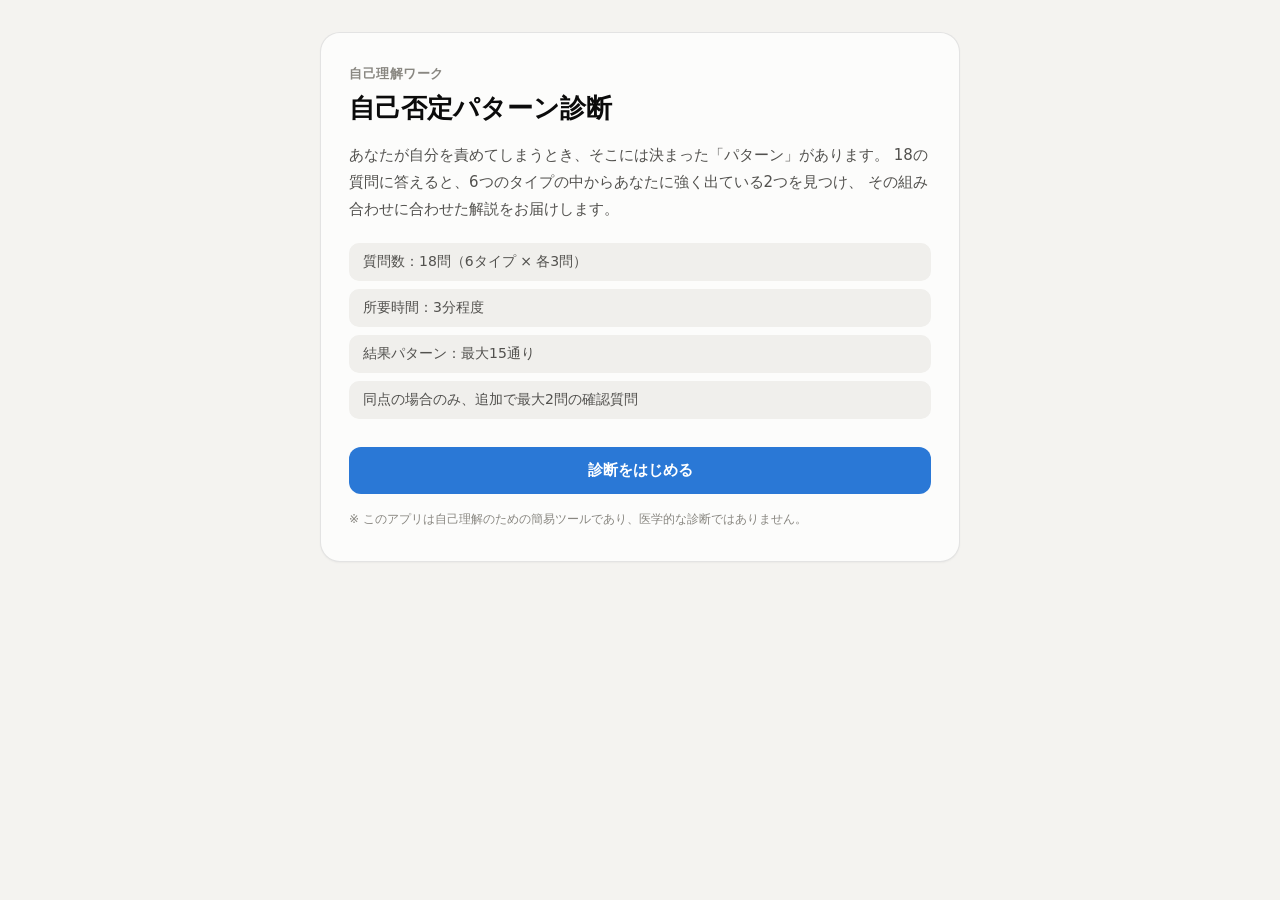
==== index.html @ 67f9f95c "自己否定パターン6タイプ診断アプリを追加 18問(6タイプ×各3問)のスコアリングで自己否定パターンを診断し、 上位2位の境界が同点の場合のみ最大2問のタイブレークを行い、 6タイプの組み合わせ15通" ====
<!doctype html>
<html lang="ja">
<head>
<meta charset="UTF-8">
<meta name="viewport" content="width=device-width, initial-scale=1.0">
<title>自己否定パターン診断 | 6タイプ診断</title>
<link rel="stylesheet" href="style.css">
</head>
<body>
<div class="app" id="app">

  <!-- INTRO -->
  <section class="screen" id="screen-intro">
    <div class="card">
      <p class="eyebrow">自己理解ワーク</p>
      <h1>自己否定パターン診断</h1>
      <p class="lead">
        あなたが自分を責めてしまうとき、そこには決まった「パターン」があります。
        18の質問に答えると、6つのタイプの中からあなたに強く出ている2つを見つけ、
        その組み合わせに合わせた解説をお届けします。
      </p>
      <ul class="feature-list">
        <li>質問数：18問（6タイプ × 各3問）</li>
        <li>所要時間：3分程度</li>
        <li>結果パターン：最大15通り</li>
        <li>同点の場合のみ、追加で最大2問の確認質問</li>
      </ul>
      <button class="btn btn-primary" id="btn-start">診断をはじめる</button>
      <p class="disclaimer">※ このアプリは自己理解のための簡易ツールであり、医学的な診断ではありません。</p>
    </div>
  </section>

  <!-- QUIZ -->
  <section class="screen" id="screen-quiz" hidden>
    <div class="card">
      <div class="progress-wrap">
        <div class="progress-bar"><div class="progress-fill" id="progress-fill"></div></div>
        <p class="progress-label" id="progress-label">質問 1 / 18</p>
      </div>
      <h2 class="question-text" id="question-text"></h2>
      <div class="options" id="options"></div>
      <div class="nav-row">
        <button class="btn btn-ghost" id="btn-back">戻る</button>
      </div>
    </div>
  </section>

  <!-- TIEBREAK -->
  <section class="screen" id="screen-tiebreak" hidden>
    <div class="card">
      <p class="eyebrow">最終確認</p>
      <h2>もう少しだけ教えてください</h2>
      <p class="lead small" id="tiebreak-intro">
        上位のタイプが僅差だったため、確認の質問です。（最大2問）
      </p>
      <div class="progress-wrap">
        <div class="progress-bar"><div class="progress-fill" id="tiebreak-progress-fill"></div></div>
        <p class="progress-label" id="tiebreak-progress-label"></p>
      </div>
      <h2 class="question-text" id="tiebreak-question-text"></h2>
      <div class="options" id="tiebreak-options"></div>
    </div>
  </section>

  <!-- RESULT -->
  <section class="screen" id="screen-result" hidden>
    <div class="card card-result">
      <p class="eyebrow" id="result-eyebrow">あなたの自己否定パターンは</p>
      <h1 class="result-title" id="result-title"></h1>
      <p class="result-sub" id="result-sub"></p>

      <div class="result-description" id="result-description"></div>

      <div class="advice-box" id="advice-box">
        <p class="advice-label">一言アドバイス</p>
        <p class="advice-text" id="advice-text"></p>
      </div>

      <h3 class="scores-heading">6タイプ スコア内訳</h3>
      <div class="score-chart" id="score-chart"></div>

      <button class="btn btn-primary" id="btn-restart">もう一度診断する</button>
    </div>
  </section>

</div>
<script src="data.js"></script>
<script src="app.js"></script>
</body>
</html>
---- style.css ----
:root {
  color-scheme: light;
  --surface-1: #fcfcfb;
  --page: #f4f3f0;
  --text-primary: #0b0b0b;
  --text-secondary: #52514e;
  --text-muted: #898781;
  --border: rgba(11,11,11,0.10);
  --gridline: #e1e0d9;
  --accent: #2a78d6;
  --accent-ink: #ffffff;
  --chip-bg: #f0efec;

  --series-1: #2a78d6; /* 完璧主義 */
  --series-2: #eb6834; /* 比較 */
  --series-3: #1baf7a; /* 承認依存 */
  --series-4: #eda100; /* 罪悪感 */
  --series-5: #e87ba4; /* 過去執着 */
  --series-6: #008300; /* 無価値感 */
}

@media (prefers-color-scheme: dark) {
  :root:not([data-theme="light"]) {
    color-scheme: dark;
    --surface-1: #1a1a19;
    --page: #0d0d0d;
    --text-primary: #ffffff;
    --text-secondary: #c3c2b7;
    --text-muted: #898781;
    --border: rgba(255,255,255,0.10);
    --gridline: #2c2c2a;
    --accent: #3987e5;
    --accent-ink: #ffffff;
    --chip-bg: #242422;

    --series-1: #3987e5;
    --series-2: #d95926;
    --series-3: #199e70;
    --series-4: #c98500;
    --series-5: #d55181;
    --series-6: #008300;
  }
}

* { box-sizing: border-box; }

html, body {
  margin: 0;
  padding: 0;
  background: var(--page);
  color: var(--text-primary);
  font-family: system-ui, -apple-system, "Segoe UI", sans-serif;
  -webkit-font-smoothing: antialiased;
}

.app {
  min-height: 100vh;
  display: flex;
  align-items: flex-start;
  justify-content: center;
  padding: 32px 16px 64px;
}

.screen {
  width: 100%;
  max-width: 640px;
}

.card {
  background: var(--surface-1);
  border: 1px solid var(--border);
  border-radius: 20px;
  padding: 32px 28px;
  box-shadow: 0 1px 2px rgba(0,0,0,0.04);
}

.eyebrow {
  font-size: 13px;
  font-weight: 600;
  letter-spacing: 0.04em;
  color: var(--text-muted);
  margin: 0 0 8px;
  text-transform: uppercase;
}

h1 {
  font-size: 26px;
  line-height: 1.35;
  margin: 0 0 16px;
  font-weight: 700;
}

h2 {
  font-size: 20px;
  line-height: 1.5;
  margin: 0 0 20px;
  font-weight: 700;
}

h3 { font-size: 15px; font-weight: 700; margin: 28px 0 12px; }

.lead {
  font-size: 15px;
  line-height: 1.8;
  color: var(--text-secondary);
  margin: 0 0 20px;
}
.lead.small { font-size: 14px; margin-bottom: 20px; }

.feature-list {
  margin: 0 0 28px;
  padding: 0;
  list-style: none;
  display: grid;
  gap: 8px;
}
.feature-list li {
  font-size: 14px;
  color: var(--text-secondary);
  padding: 10px 14px;
  background: var(--chip-bg);
  border-radius: 10px;
}

.btn {
  display: inline-block;
  width: 100%;
  border: none;
  border-radius: 12px;
  padding: 14px 20px;
  font-size: 15px;
  font-weight: 700;
  cursor: pointer;
  text-align: center;
  font-family: inherit;
  transition: opacity 0.15s ease, transform 0.05s ease;
}
.btn:active { transform: scale(0.99); }
.btn-primary {
  background: var(--accent);
  color: var(--accent-ink);
}
.btn-primary:hover { opacity: 0.9; }
.btn-primary:disabled {
  opacity: 0.35;
  cursor: not-allowed;
}
.btn-ghost {
  background: transparent;
  color: var(--text-secondary);
  border: 1px solid var(--border);
  width: auto;
  padding: 10px 18px;
}
.btn-ghost:hover { background: var(--chip-bg); }
.btn-ghost:disabled {
  opacity: 0.3;
  cursor: not-allowed;
}

.disclaimer {
  font-size: 12px;
  color: var(--text-muted);
  margin: 16px 0 0;
  line-height: 1.6;
}

.progress-wrap { margin-bottom: 24px; }
.progress-bar {
  height: 6px;
  border-radius: 999px;
  background: var(--gridline);
  overflow: hidden;
  margin-bottom: 8px;
}
.progress-fill {
  height: 100%;
  width: 0%;
  background: var(--accent);
  border-radius: 999px;
  transition: width 0.25s ease;
}
.progress-label {
  font-size: 12px;
  color: var(--text-muted);
  margin: 0;
}

.question-text {
  font-size: 18px;
}

.options {
  display: grid;
  gap: 10px;
  margin-bottom: 24px;
}

.option {
  display: flex;
  align-items: center;
  gap: 12px;
  padding: 14px 16px;
  border-radius: 12px;
  border: 1px solid var(--border);
  background: var(--surface-1);
  cursor: pointer;
  font-size: 14px;
  color: var(--text-primary);
  transition: border-color 0.12s ease, background 0.12s ease;
}
.option:hover { background: var(--chip-bg); }
.option.selected {
  border-color: var(--accent);
  background: var(--chip-bg);
}
.option .dot {
  width: 18px;
  height: 18px;
  min-width: 18px;
  border-radius: 50%;
  border: 2px solid var(--text-muted);
  position: relative;
  flex-shrink: 0;
}
.option.selected .dot {
  border-color: var(--accent);
}
.option.selected .dot::after {
  content: "";
  position: absolute;
  inset: 3px;
  border-radius: 50%;
  background: var(--accent);
}
.option .option-label {
  flex: 1;
}
.option .option-scale {
  font-size: 12px;
  color: var(--text-muted);
  min-width: 20px;
  text-align: right;
}

.nav-row {
  display: flex;
  justify-content: flex-start;
}

/* RESULT */
.card-result {
  text-align: left;
}
.result-title {
  font-size: 24px;
  margin: 0 0 6px;
}
.result-sub {
  font-size: 14px;
  color: var(--text-secondary);
  margin: 0 0 24px;
}
.result-description p {
  font-size: 15px;
  line-height: 1.85;
  color: var(--text-primary);
  margin: 0 0 14px;
}
.result-description .type-pair {
  display: flex;
  gap: 10px;
  margin-bottom: 20px;
  flex-wrap: wrap;
}
.type-chip {
  display: inline-flex;
  align-items: center;
  gap: 8px;
  padding: 8px 14px;
  border-radius: 999px;
  background: var(--chip-bg);
  font-size: 13px;
  font-weight: 600;
}
.type-chip .swatch {
  width: 10px;
  height: 10px;
  border-radius: 50%;
}

.advice-box {
  background: var(--chip-bg);
  border-radius: 14px;
  padding: 18px 20px;
  margin: 8px 0 8px;
}
.advice-label {
  font-size: 12px;
  font-weight: 700;
  color: var(--text-muted);
  margin: 0 0 6px;
  letter-spacing: 0.03em;
}
.advice-text {
  font-size: 14.5px;
  line-height: 1.75;
  margin: 0;
  color: var(--text-primary);
}

.scores-heading { margin-top: 28px; }

.score-chart {
  display: grid;
  gap: 12px;
  margin-bottom: 28px;
}
.score-row {
  display: grid;
  grid-template-columns: 108px 1fr 34px;
  align-items: center;
  gap: 10px;
}
.score-row .score-name {
  font-size: 12.5px;
  color: var(--text-secondary);
  font-weight: 600;
}
.score-track {
  height: 10px;
  border-radius: 999px;
  background: var(--gridline);
  overflow: hidden;
}
.score-fill {
  display: block;
  height: 100%;
  border-radius: 999px;
}
.score-value {
  font-size: 12px;
  color: var(--text-muted);
  text-align: right;
  font-variant-numeric: tabular-nums;
}

@media (max-width: 420px) {
  .card { padding: 24px 18px; }
  h1 { font-size: 22px; }
  .score-row { grid-template-columns: 88px 1fr 30px; }
}
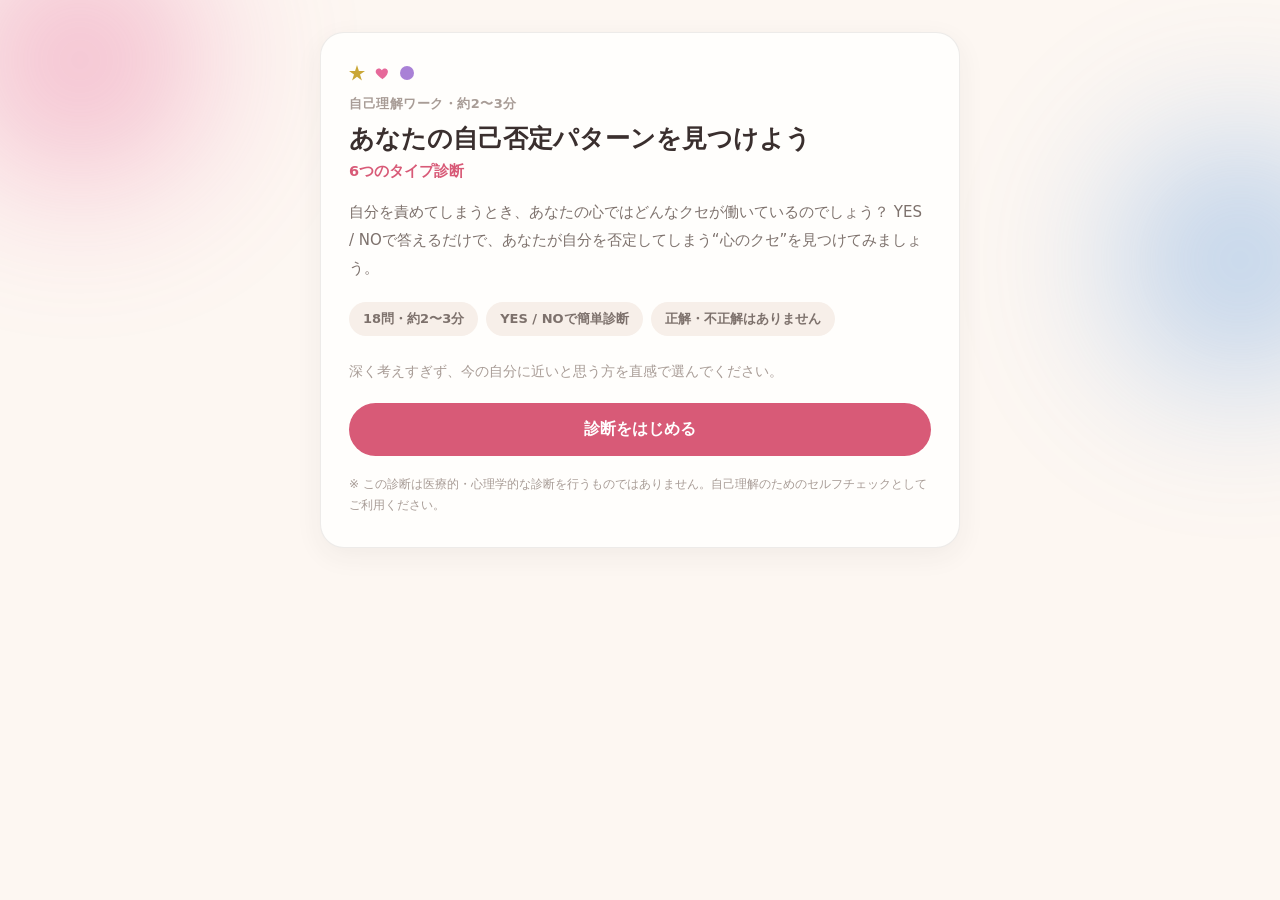
==== commit d1b4d79f: "自己否定パターン診断をYES/NO・18問・6タイプ(愛情がんばり等)に全面改修 - 回答方式を5段階スコアリングからYES/NO方式に変更(YES=1点/NO=0点) - 6タイプを新コンセプトに刷" ====
--- a/index.html
+++ b/index.html
@@ -3,7 +3,7 @@
 <head>
 <meta charset="UTF-8">
 <meta name="viewport" content="width=device-width, initial-scale=1.0">
-<title>自己否定パターン診断 | 6タイプ診断</title>
+<title>あなたの自己否定パターンを見つけよう | 6つのタイプ診断</title>
 <link rel="stylesheet" href="style.css">
 </head>
 <body>
@@ -12,74 +12,125 @@
   <!-- INTRO -->
   <section class="screen" id="screen-intro">
     <div class="card">
-      <p class="eyebrow">自己理解ワーク</p>
-      <h1>自己否定パターン診断</h1>
+      <div class="deco-row" aria-hidden="true">
+        <svg class="deco-icon" width="16" height="16" viewBox="0 0 24 24" fill="var(--type-ideal)"><path d="M12 0l2.9 8.9H24l-7.5 5.5 2.9 8.9L12 17.8 4.6 23.3l2.9-8.9L0 8.9h9.1z"/></svg>
+        <svg class="deco-icon" width="15" height="15" viewBox="0 0 24 24" fill="var(--type-love-effort)"><path d="M12 21s-7.5-4.9-10.2-9.3C.2 8.9 1.3 5 5 4c2.3-.6 4.4.5 5.9 2.6C12.4 4.5 14.5 3.4 16.8 4c3.7 1 4.8 4.9 3.2 7.7C19.5 16.1 12 21 12 21z"/></svg>
+        <svg class="deco-icon" width="14" height="14" viewBox="0 0 24 24" fill="var(--type-resonance)"><circle cx="12" cy="12" r="12"/></svg>
+      </div>
+      <p class="eyebrow">自己理解ワーク・約2〜3分</p>
+      <h1>あなたの自己否定パターンを見つけよう</h1>
+      <p class="subtitle">6つのタイプ診断</p>
       <p class="lead">
-        あなたが自分を責めてしまうとき、そこには決まった「パターン」があります。
-        18の質問に答えると、6つのタイプの中からあなたに強く出ている2つを見つけ、
-        その組み合わせに合わせた解説をお届けします。
+        自分を責めてしまうとき、あなたの心ではどんなクセが働いているのでしょう？
+        YES / NOで答えるだけで、あなたが自分を否定してしまう“心のクセ”を見つけてみましょう。
       </p>
       <ul class="feature-list">
-        <li>質問数：18問（6タイプ × 各3問）</li>
-        <li>所要時間：3分程度</li>
-        <li>結果パターン：最大15通り</li>
-        <li>同点の場合のみ、追加で最大2問の確認質問</li>
+        <li>18問・約2〜3分</li>
+        <li>YES / NOで簡単診断</li>
+        <li>正解・不正解はありません</li>
       </ul>
+      <p class="guidance">深く考えすぎず、今の自分に近いと思う方を直感で選んでください。</p>
       <button class="btn btn-primary" id="btn-start">診断をはじめる</button>
-      <p class="disclaimer">※ このアプリは自己理解のための簡易ツールであり、医学的な診断ではありません。</p>
+      <p class="disclaimer">※ この診断は医療的・心理学的な診断を行うものではありません。自己理解のためのセルフチェックとしてご利用ください。</p>
     </div>
   </section>
 
-  <!-- QUIZ -->
+  <!-- QUIZ（本質問・タイブレークとも共通） -->
   <section class="screen" id="screen-quiz" hidden>
     <div class="card">
+      <p class="eyebrow">自己否定パターン診断</p>
       <div class="progress-wrap">
         <div class="progress-bar"><div class="progress-fill" id="progress-fill"></div></div>
-        <p class="progress-label" id="progress-label">質問 1 / 18</p>
+        <p class="progress-label" id="progress-label">Q1 / 18</p>
       </div>
       <h2 class="question-text" id="question-text"></h2>
-      <div class="options" id="options"></div>
+      <div class="yesno" id="yesno" role="group" aria-label="回答">
+        <button type="button" class="yesno-btn" id="btn-yes" data-value="1">
+          <span class="yn-label">YES</span>
+          <span class="yn-sub">当てはまる</span>
+        </button>
+        <button type="button" class="yesno-btn" id="btn-no" data-value="0">
+          <span class="yn-label">NO</span>
+          <span class="yn-sub">当てはまらない</span>
+        </button>
+      </div>
       <div class="nav-row">
-        <button class="btn btn-ghost" id="btn-back">戻る</button>
+        <button class="btn btn-ghost" id="btn-back">前の質問に戻る</button>
       </div>
     </div>
   </section>
 
-  <!-- TIEBREAK -->
-  <section class="screen" id="screen-tiebreak" hidden>
-    <div class="card">
-      <p class="eyebrow">最終確認</p>
-      <h2>もう少しだけ教えてください</h2>
-      <p class="lead small" id="tiebreak-intro">
-        上位のタイプが僅差だったため、確認の質問です。（最大2問）
-      </p>
-      <div class="progress-wrap">
-        <div class="progress-bar"><div class="progress-fill" id="tiebreak-progress-fill"></div></div>
-        <p class="progress-label" id="tiebreak-progress-label"></p>
-      </div>
-      <h2 class="question-text" id="tiebreak-question-text"></h2>
-      <div class="options" id="tiebreak-options"></div>
+  <!-- LOADING -->
+  <section class="screen" id="screen-loading" hidden>
+    <div class="card loading-wrap">
+      <div class="loading-spinner" aria-hidden="true"></div>
+      <p class="loading-text" id="loading-text">あなたの回答を整理しています…</p>
     </div>
   </section>
 
   <!-- RESULT -->
   <section class="screen" id="screen-result" hidden>
     <div class="card card-result">
-      <p class="eyebrow" id="result-eyebrow">あなたの自己否定パターンは</p>
-      <h1 class="result-title" id="result-title"></h1>
-      <p class="result-sub" id="result-sub"></p>
+      <p class="result-lead">診断結果</p>
+      <h1>あなたの自己否定パターンは</h1>
 
-      <div class="result-description" id="result-description"></div>
+      <p class="result-note" id="result-note" hidden></p>
 
-      <div class="advice-box" id="advice-box">
-        <p class="advice-label">一言アドバイス</p>
+      <div class="type-block" id="type-block-primary">
+        <span class="type-dot" id="primary-dot"></span>
+        <div>
+          <p class="type-rank">1位タイプ・メインの傾向</p>
+          <p class="type-name" id="primary-name"></p>
+          <p class="type-catch" id="primary-catch"></p>
+        </div>
+      </div>
+
+      <div class="type-block" id="type-block-secondary">
+        <span class="type-dot" id="secondary-dot"></span>
+        <div>
+          <p class="type-rank">2位タイプ・次に強い傾向</p>
+          <p class="type-name" id="secondary-name"></p>
+          <p class="type-catch" id="secondary-catch"></p>
+        </div>
+      </div>
+
+      <h2 class="combo-title">
+        <span class="combo-names" id="combo-names"></span>
+        <span id="combo-title-text"></span>
+      </h2>
+      <div class="combo-card">
+        <p class="combo-label">特徴</p>
+        <p id="combo-feature"></p>
+        <p class="combo-label">自己否定につながりやすいパターン</p>
+        <p id="combo-pattern"></p>
+      </div>
+
+      <h3 class="scores-heading">あなたの6タイプスコア</h3>
+      <p class="scores-caption">スコアが高い＝悪いという意味ではありません。誰の心にも、6つの傾向が少しずつあります。</p>
+      <div class="score-chart" id="score-chart"></div>
+
+      <h3 class="scores-heading">あなたの心のクセ</h3>
+      <div class="heart-habits" id="heart-habits"></div>
+
+      <div class="advice-box">
+        <p class="advice-label">少し楽になるためのヒント</p>
         <p class="advice-text" id="advice-text"></p>
       </div>
 
-      <h3 class="scores-heading">6タイプ スコア内訳</h3>
-      <div class="score-chart" id="score-chart"></div>
+      <div class="common-message">
+        <p id="common-message-body"></p>
+        <p id="common-message-footer"></p>
+      </div>
 
-      <button class="btn btn-primary" id="btn-restart">もう一度診断する</button>
+      <p class="disclaimer" id="disclaimer-text"></p>
+
+      <div class="action-row">
+        <button class="btn btn-share" id="btn-share">
+          <svg width="15" height="15" viewBox="0 0 24 24" fill="currentColor" aria-hidden="true"><path d="M18.9 2H22l-7.6 8.7L23.3 22h-7l-5.5-7.2L4.5 22H1.4l8.1-9.3L1 2h7.2l5 6.6L18.9 2Zm-1.2 18h1.7L6.4 3.9H4.6L17.7 20Z"/></svg>
+          Xで結果をシェア
+        </button>
+        <button class="btn btn-ghost" id="btn-restart" style="width:100%">もう一度診断する</button>
+      </div>
     </div>
   </section>
 
--- a/style.css
+++ b/style.css
@@ -1,45 +1,75 @@
 :root {
   color-scheme: light;
-  --surface-1: #fcfcfb;
-  --page: #f4f3f0;
-  --text-primary: #0b0b0b;
-  --text-secondary: #52514e;
-  --text-muted: #898781;
-  --border: rgba(11,11,11,0.10);
-  --gridline: #e1e0d9;
-  --accent: #2a78d6;
+  --page: #fdf7f2;
+  --surface-1: #fffefc;
+  --surface-2: #fff9f4;
+  --text-primary: #3a2f2e;
+  --text-secondary: #7d716c;
+  --text-muted: #a89c96;
+  --border: rgba(58, 47, 44, 0.09);
+  --gridline: #efe6df;
+  --accent: #d85a77;
+  --accent-soft: #f6dde3;
   --accent-ink: #ffffff;
-  --chip-bg: #f0efec;
-
-  --series-1: #2a78d6; /* 完璧主義 */
-  --series-2: #eb6834; /* 比較 */
-  --series-3: #1baf7a; /* 承認依存 */
-  --series-4: #eda100; /* 罪悪感 */
-  --series-5: #e87ba4; /* 過去執着 */
-  --series-6: #008300; /* 無価値感 */
+  --chip-bg: #f7efe9;
+  --shadow: rgba(58, 47, 44, 0.06);
+
+  --type-love-effort: #e2508a;
+  --type-love-sensor: #e27a12;
+  --type-expect: #438adb;
+  --type-ideal: #c19915;
+  --type-resonance: #9b6cd0;
+  --type-cautious: #27916a;
 }
 
 @media (prefers-color-scheme: dark) {
   :root:not([data-theme="light"]) {
     color-scheme: dark;
-    --surface-1: #1a1a19;
-    --page: #0d0d0d;
-    --text-primary: #ffffff;
-    --text-secondary: #c3c2b7;
-    --text-muted: #898781;
-    --border: rgba(255,255,255,0.10);
-    --gridline: #2c2c2a;
-    --accent: #3987e5;
-    --accent-ink: #ffffff;
-    --chip-bg: #242422;
-
-    --series-1: #3987e5;
-    --series-2: #d95926;
-    --series-3: #199e70;
-    --series-4: #c98500;
-    --series-5: #d55181;
-    --series-6: #008300;
+    --page: #17141a;
+    --surface-1: #221d1f;
+    --surface-2: #2a2325;
+    --text-primary: #f7f1ee;
+    --text-secondary: #cabdb8;
+    --text-muted: #8f827d;
+    --border: rgba(255, 255, 255, 0.1);
+    --gridline: #332c2e;
+    --accent: #f0a7b8;
+    --accent-soft: #402a32;
+    --accent-ink: #2a1620;
+    --chip-bg: #2c2527;
+    --shadow: rgba(0, 0, 0, 0.25);
+
+    --type-love-effort: #da4e86;
+    --type-love-sensor: #d1751a;
+    --type-expect: #4185d2;
+    --type-ideal: #a98c1c;
+    --type-resonance: #9060c7;
+    --type-cautious: #36a179;
   }
+}
+
+:root[data-theme="dark"] {
+  color-scheme: dark;
+  --page: #17141a;
+  --surface-1: #221d1f;
+  --surface-2: #2a2325;
+  --text-primary: #f7f1ee;
+  --text-secondary: #cabdb8;
+  --text-muted: #8f827d;
+  --border: rgba(255, 255, 255, 0.1);
+  --gridline: #332c2e;
+  --accent: #f0a7b8;
+  --accent-soft: #402a32;
+  --accent-ink: #2a1620;
+  --chip-bg: #2c2527;
+  --shadow: rgba(0, 0, 0, 0.25);
+
+  --type-love-effort: #da4e86;
+  --type-love-sensor: #d1751a;
+  --type-expect: #4185d2;
+  --type-ideal: #a98c1c;
+  --type-resonance: #9060c7;
+  --type-cautious: #36a179;
 }
 
 * { box-sizing: border-box; }
@@ -49,19 +79,51 @@
   padding: 0;
   background: var(--page);
   color: var(--text-primary);
-  font-family: system-ui, -apple-system, "Segoe UI", sans-serif;
+  font-family: system-ui, -apple-system, "Hiragino Sans", "Yu Gothic", "Segoe UI", sans-serif;
   -webkit-font-smoothing: antialiased;
 }
 
+@media (prefers-reduced-motion: no-preference) {
+  * { scroll-behavior: smooth; }
+}
+
 .app {
+  position: relative;
   min-height: 100vh;
   display: flex;
   align-items: flex-start;
   justify-content: center;
   padding: 32px 16px 64px;
+  overflow-x: clip;
+}
+
+/* 背景のやわらかいアクセント（装飾のみ、情報は持たない） */
+.app::before,
+.app::after {
+  content: "";
+  position: absolute;
+  width: 360px;
+  height: 360px;
+  border-radius: 50%;
+  filter: blur(70px);
+  opacity: 0.5;
+  z-index: 0;
+  pointer-events: none;
+}
+.app::before {
+  top: -120px;
+  left: -100px;
+  background: radial-gradient(circle, var(--type-love-effort), transparent 70%);
+}
+.app::after {
+  top: 80px;
+  right: -140px;
+  background: radial-gradient(circle, var(--type-expect), transparent 70%);
 }
 
 .screen {
+  position: relative;
+  z-index: 1;
   width: 100%;
   max-width: 640px;
 }
@@ -69,10 +131,18 @@
 .card {
   background: var(--surface-1);
   border: 1px solid var(--border);
-  border-radius: 20px;
+  border-radius: 24px;
   padding: 32px 28px;
-  box-shadow: 0 1px 2px rgba(0,0,0,0.04);
-}
+  box-shadow: 0 8px 28px var(--shadow);
+}
+
+.deco-row {
+  display: flex;
+  align-items: center;
+  gap: 10px;
+  margin-bottom: 14px;
+}
+.deco-icon { flex-shrink: 0; opacity: 0.85; }
 
 .eyebrow {
   font-size: 13px;
@@ -80,273 +150,237 @@
   letter-spacing: 0.04em;
   color: var(--text-muted);
   margin: 0 0 8px;
-  text-transform: uppercase;
-}
-
-h1 {
-  font-size: 26px;
-  line-height: 1.35;
-  margin: 0 0 16px;
-  font-weight: 700;
-}
-
-h2 {
-  font-size: 20px;
-  line-height: 1.5;
+}
+
+h1 { font-size: 25px; line-height: 1.4; margin: 0 0 6px; font-weight: 800; text-wrap: balance; }
+.subtitle { font-size: 14.5px; font-weight: 700; color: var(--accent); margin: 0 0 18px; }
+h2 { font-size: 19px; line-height: 1.55; margin: 0 0 22px; font-weight: 700; text-wrap: balance; }
+h3 { font-size: 15px; font-weight: 700; margin: 30px 0 14px; }
+
+.lead { font-size: 15px; line-height: 1.85; color: var(--text-secondary); margin: 0 0 20px; }
+.lead.small { font-size: 14px; margin-bottom: 20px; }
+
+.feature-list { margin: 0 0 24px; padding: 0; list-style: none; display: flex; flex-wrap: wrap; gap: 8px; }
+.feature-list li {
+  font-size: 13px;
+  font-weight: 600;
+  color: var(--text-secondary);
+  padding: 8px 14px;
+  background: var(--chip-bg);
+  border-radius: 999px;
+}
+
+.guidance {
+  font-size: 13.5px;
+  color: var(--text-muted);
+  line-height: 1.7;
   margin: 0 0 20px;
-  font-weight: 700;
-}
-
-h3 { font-size: 15px; font-weight: 700; margin: 28px 0 12px; }
-
-.lead {
-  font-size: 15px;
-  line-height: 1.8;
-  color: var(--text-secondary);
-  margin: 0 0 20px;
-}
-.lead.small { font-size: 14px; margin-bottom: 20px; }
-
-.feature-list {
-  margin: 0 0 28px;
-  padding: 0;
-  list-style: none;
-  display: grid;
-  gap: 8px;
-}
-.feature-list li {
-  font-size: 14px;
-  color: var(--text-secondary);
-  padding: 10px 14px;
-  background: var(--chip-bg);
-  border-radius: 10px;
 }
 
 .btn {
   display: inline-block;
   width: 100%;
   border: none;
-  border-radius: 12px;
-  padding: 14px 20px;
-  font-size: 15px;
+  border-radius: 999px;
+  padding: 16px 20px;
+  font-size: 15.5px;
   font-weight: 700;
   cursor: pointer;
   text-align: center;
   font-family: inherit;
   transition: opacity 0.15s ease, transform 0.05s ease;
 }
-.btn:active { transform: scale(0.99); }
-.btn-primary {
-  background: var(--accent);
-  color: var(--accent-ink);
-}
+.btn:active { transform: scale(0.98); }
+.btn:focus-visible { outline: 3px solid var(--accent); outline-offset: 3px; }
+.btn-primary { background: var(--accent); color: var(--accent-ink); }
 .btn-primary:hover { opacity: 0.9; }
-.btn-primary:disabled {
-  opacity: 0.35;
-  cursor: not-allowed;
-}
+.btn-primary:disabled { opacity: 0.35; cursor: not-allowed; }
 .btn-ghost {
   background: transparent;
   color: var(--text-secondary);
   border: 1px solid var(--border);
   width: auto;
-  padding: 10px 18px;
+  padding: 11px 20px;
+  border-radius: 999px;
 }
 .btn-ghost:hover { background: var(--chip-bg); }
-.btn-ghost:disabled {
-  opacity: 0.3;
-  cursor: not-allowed;
-}
+.btn-ghost:disabled { opacity: 0.3; cursor: not-allowed; }
 
 .disclaimer {
   font-size: 12px;
   color: var(--text-muted);
-  margin: 16px 0 0;
-  line-height: 1.6;
-}
-
-.progress-wrap { margin-bottom: 24px; }
-.progress-bar {
-  height: 6px;
-  border-radius: 999px;
-  background: var(--gridline);
-  overflow: hidden;
-  margin-bottom: 8px;
-}
-.progress-fill {
-  height: 100%;
-  width: 0%;
-  background: var(--accent);
-  border-radius: 999px;
-  transition: width 0.25s ease;
-}
-.progress-label {
-  font-size: 12px;
+  margin: 18px 0 0;
+  line-height: 1.7;
+}
+
+.progress-wrap { margin-bottom: 26px; }
+.progress-bar { height: 8px; border-radius: 999px; background: var(--gridline); overflow: hidden; margin-bottom: 8px; }
+.progress-fill { height: 100%; width: 0%; background: var(--accent); border-radius: 999px; transition: width 0.3s ease; }
+.progress-label { font-size: 12px; color: var(--text-muted); margin: 0; font-variant-numeric: tabular-nums; }
+
+.question-text { font-size: 18.5px; text-wrap: balance; }
+
+/* YES / NO 回答ボタン */
+.yesno { display: grid; grid-template-columns: 1fr 1fr; gap: 12px; margin-bottom: 22px; }
+.yesno-btn {
+  display: flex;
+  flex-direction: column;
+  align-items: center;
+  justify-content: center;
+  gap: 4px;
+  padding: 26px 12px;
+  min-height: 92px;
+  border-radius: 20px;
+  border: 2px solid var(--border);
+  background: var(--surface-2);
+  color: var(--text-primary);
+  cursor: pointer;
+  font-family: inherit;
+  transition: border-color 0.12s ease, background 0.12s ease, transform 0.05s ease;
+}
+.yesno-btn:active { transform: scale(0.97); }
+.yesno-btn:hover { background: var(--chip-bg); }
+.yesno-btn:focus-visible { outline: 3px solid var(--accent); outline-offset: 3px; }
+.yesno-btn .yn-label { font-size: 18px; font-weight: 800; letter-spacing: 0.02em; }
+.yesno-btn .yn-sub { font-size: 12px; color: var(--text-muted); }
+.yesno-btn.selected { border-color: var(--accent); background: var(--accent-soft); }
+
+.nav-row { display: flex; justify-content: flex-start; }
+
+/* ローディング */
+.loading-wrap { text-align: center; padding: 24px 0; }
+.loading-spinner {
+  width: 44px;
+  height: 44px;
+  margin: 0 auto 22px;
+  border-radius: 50%;
+  border: 4px solid var(--gridline);
+  border-top-color: var(--accent);
+  animation: spin 0.9s linear infinite;
+}
+@media (prefers-reduced-motion: reduce) {
+  .loading-spinner { animation: none; border-top-color: var(--gridline); }
+}
+@keyframes spin { to { transform: rotate(360deg); } }
+.loading-text { font-size: 14.5px; color: var(--text-secondary); }
+
+/* RESULT */
+.card-result { text-align: left; }
+.result-lead { font-size: 14px; color: var(--text-muted); margin: 0 0 4px; }
+.result-note {
+  font-size: 13.5px;
+  line-height: 1.8;
+  color: var(--text-secondary);
+  background: var(--chip-bg);
+  border-radius: 14px;
+  padding: 14px 16px;
+  margin: 0 0 22px;
+}
+
+.type-block {
+  display: flex;
+  gap: 14px;
+  align-items: flex-start;
+  padding: 18px;
+  border-radius: 18px;
+  background: var(--surface-2);
+  margin-bottom: 12px;
+  border: 1px solid var(--border);
+}
+.type-block .type-dot {
+  width: 14px;
+  height: 14px;
+  min-width: 14px;
+  border-radius: 50%;
+  margin-top: 5px;
+  background: var(--tc, var(--accent));
+}
+.type-block .type-rank {
+  font-size: 11px;
+  font-weight: 700;
   color: var(--text-muted);
-  margin: 0;
-}
-
-.question-text {
-  font-size: 18px;
-}
-
-.options {
-  display: grid;
-  gap: 10px;
-  margin-bottom: 24px;
-}
-
-.option {
-  display: flex;
-  align-items: center;
-  gap: 12px;
-  padding: 14px 16px;
-  border-radius: 12px;
-  border: 1px solid var(--border);
-  background: var(--surface-1);
-  cursor: pointer;
-  font-size: 14px;
-  color: var(--text-primary);
-  transition: border-color 0.12s ease, background 0.12s ease;
-}
-.option:hover { background: var(--chip-bg); }
-.option.selected {
-  border-color: var(--accent);
-  background: var(--chip-bg);
-}
-.option .dot {
-  width: 18px;
-  height: 18px;
-  min-width: 18px;
-  border-radius: 50%;
-  border: 2px solid var(--text-muted);
-  position: relative;
-  flex-shrink: 0;
-}
-.option.selected .dot {
-  border-color: var(--accent);
-}
-.option.selected .dot::after {
-  content: "";
-  position: absolute;
-  inset: 3px;
-  border-radius: 50%;
-  background: var(--accent);
-}
-.option .option-label {
-  flex: 1;
-}
-.option .option-scale {
-  font-size: 12px;
-  color: var(--text-muted);
-  min-width: 20px;
-  text-align: right;
-}
-
-.nav-row {
-  display: flex;
-  justify-content: flex-start;
-}
-
-/* RESULT */
-.card-result {
-  text-align: left;
-}
-.result-title {
-  font-size: 24px;
-  margin: 0 0 6px;
-}
-.result-sub {
-  font-size: 14px;
-  color: var(--text-secondary);
-  margin: 0 0 24px;
-}
-.result-description p {
+  letter-spacing: 0.04em;
+  margin: 0 0 3px;
+}
+.type-block .type-name { font-size: 16.5px; font-weight: 800; margin: 0 0 4px; }
+.type-block .type-catch { font-size: 13.5px; color: var(--text-secondary); margin: 0; line-height: 1.7; }
+
+.combo-title {
+  font-size: 21px;
+  font-weight: 800;
+  margin: 26px 0 12px;
+  text-wrap: balance;
+}
+.combo-title .combo-names { display: block; font-size: 14px; font-weight: 600; color: var(--text-secondary); margin-bottom: 6px; }
+
+.combo-card p {
   font-size: 15px;
   line-height: 1.85;
   color: var(--text-primary);
   margin: 0 0 14px;
 }
-.result-description .type-pair {
-  display: flex;
-  gap: 10px;
-  margin-bottom: 20px;
-  flex-wrap: wrap;
-}
-.type-chip {
-  display: inline-flex;
-  align-items: center;
-  gap: 8px;
-  padding: 8px 14px;
-  border-radius: 999px;
-  background: var(--chip-bg);
-  font-size: 13px;
-  font-weight: 600;
-}
-.type-chip .swatch {
-  width: 10px;
-  height: 10px;
-  border-radius: 50%;
-}
-
-.advice-box {
-  background: var(--chip-bg);
-  border-radius: 14px;
-  padding: 18px 20px;
-  margin: 8px 0 8px;
-}
-.advice-label {
-  font-size: 12px;
+.combo-card .combo-label {
+  display: inline-block;
+  font-size: 11.5px;
   font-weight: 700;
-  color: var(--text-muted);
-  margin: 0 0 6px;
+  color: var(--accent);
   letter-spacing: 0.03em;
-}
-.advice-text {
-  font-size: 14.5px;
-  line-height: 1.75;
-  margin: 0;
-  color: var(--text-primary);
-}
-
-.scores-heading { margin-top: 28px; }
-
-.score-chart {
-  display: grid;
-  gap: 12px;
-  margin-bottom: 28px;
-}
-.score-row {
-  display: grid;
-  grid-template-columns: 108px 1fr 34px;
+  margin: 0 0 4px;
+}
+
+.heart-habits { display: grid; gap: 10px; margin-bottom: 8px; }
+.heart-habit-row {
+  display: flex;
   align-items: center;
   gap: 10px;
-}
-.score-row .score-name {
-  font-size: 12.5px;
-  color: var(--text-secondary);
-  font-weight: 600;
-}
-.score-track {
-  height: 10px;
-  border-radius: 999px;
-  background: var(--gridline);
-  overflow: hidden;
-}
-.score-fill {
-  display: block;
-  height: 100%;
-  border-radius: 999px;
-}
-.score-value {
-  font-size: 12px;
-  color: var(--text-muted);
-  text-align: right;
-  font-variant-numeric: tabular-nums;
-}
+  padding: 12px 16px;
+  border-radius: 14px;
+  background: var(--surface-2);
+  border: 1px solid var(--border);
+  font-size: 14px;
+}
+.heart-habit-row .hh-dot { width: 8px; height: 8px; border-radius: 50%; background: var(--tc, var(--accent)); flex-shrink: 0; }
+.heart-habit-row .hh-quote { font-weight: 700; color: var(--text-primary); }
+
+.advice-box { background: var(--chip-bg); border-radius: 16px; padding: 18px 20px; margin: 18px 0 8px; }
+.advice-label { font-size: 12px; font-weight: 700; color: var(--text-muted); margin: 0 0 6px; letter-spacing: 0.03em; }
+.advice-text { font-size: 14.5px; line-height: 1.75; margin: 0; color: var(--text-primary); }
+
+.scores-heading { margin-top: 30px; }
+.scores-caption { font-size: 12.5px; color: var(--text-muted); margin: -10px 0 16px; line-height: 1.7; }
+
+.score-chart { display: grid; gap: 14px; margin-bottom: 8px; }
+.score-row { display: grid; grid-template-columns: 128px 1fr; align-items: center; gap: 12px; }
+.score-row .score-name { font-size: 12.5px; color: var(--text-secondary); font-weight: 600; }
+.score-dots { display: flex; gap: 6px; }
+.score-dot { width: 15px; height: 15px; border-radius: 50%; background: var(--gridline); }
+.score-dot.filled { background: var(--tc, var(--accent)); }
+
+.common-message {
+  margin-top: 30px;
+  padding: 20px;
+  border-radius: 18px;
+  background: var(--surface-2);
+  border: 1px solid var(--border);
+}
+.common-message p { font-size: 14px; line-height: 1.85; color: var(--text-secondary); margin: 0 0 10px; }
+.common-message p:last-child { margin-bottom: 0; font-weight: 700; color: var(--text-primary); }
+
+.action-row { display: grid; gap: 10px; margin-top: 24px; }
+.btn-share {
+  display: flex;
+  align-items: center;
+  justify-content: center;
+  gap: 8px;
+  background: var(--text-primary);
+  color: var(--page);
+}
+.btn-share:hover { opacity: 0.88; }
 
 @media (max-width: 420px) {
-  .card { padding: 24px 18px; }
+  .card { padding: 26px 20px; }
   h1 { font-size: 22px; }
-  .score-row { grid-template-columns: 88px 1fr 30px; }
-}
+  .yesno-btn { min-height: 84px; padding: 20px 10px; }
+  .score-row { grid-template-columns: 100px 1fr; }
+  .type-block { padding: 16px; }
+}
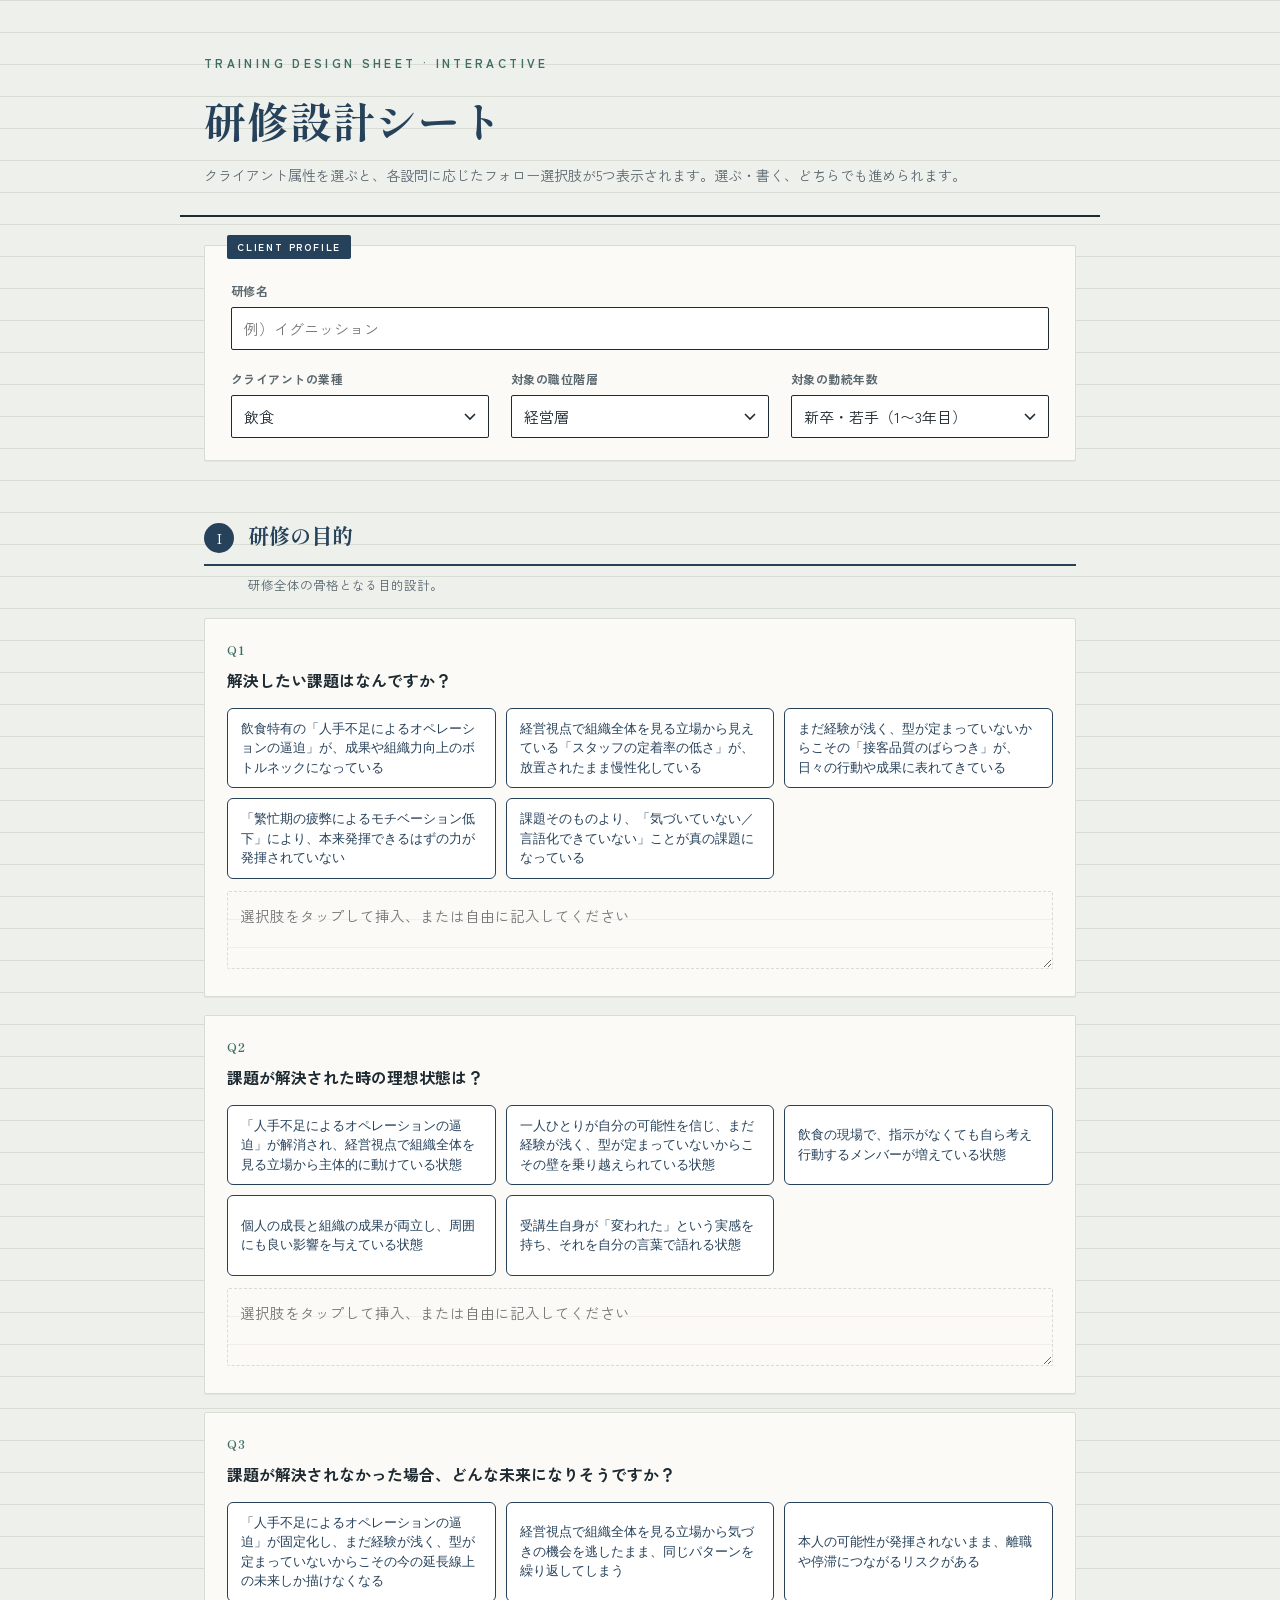
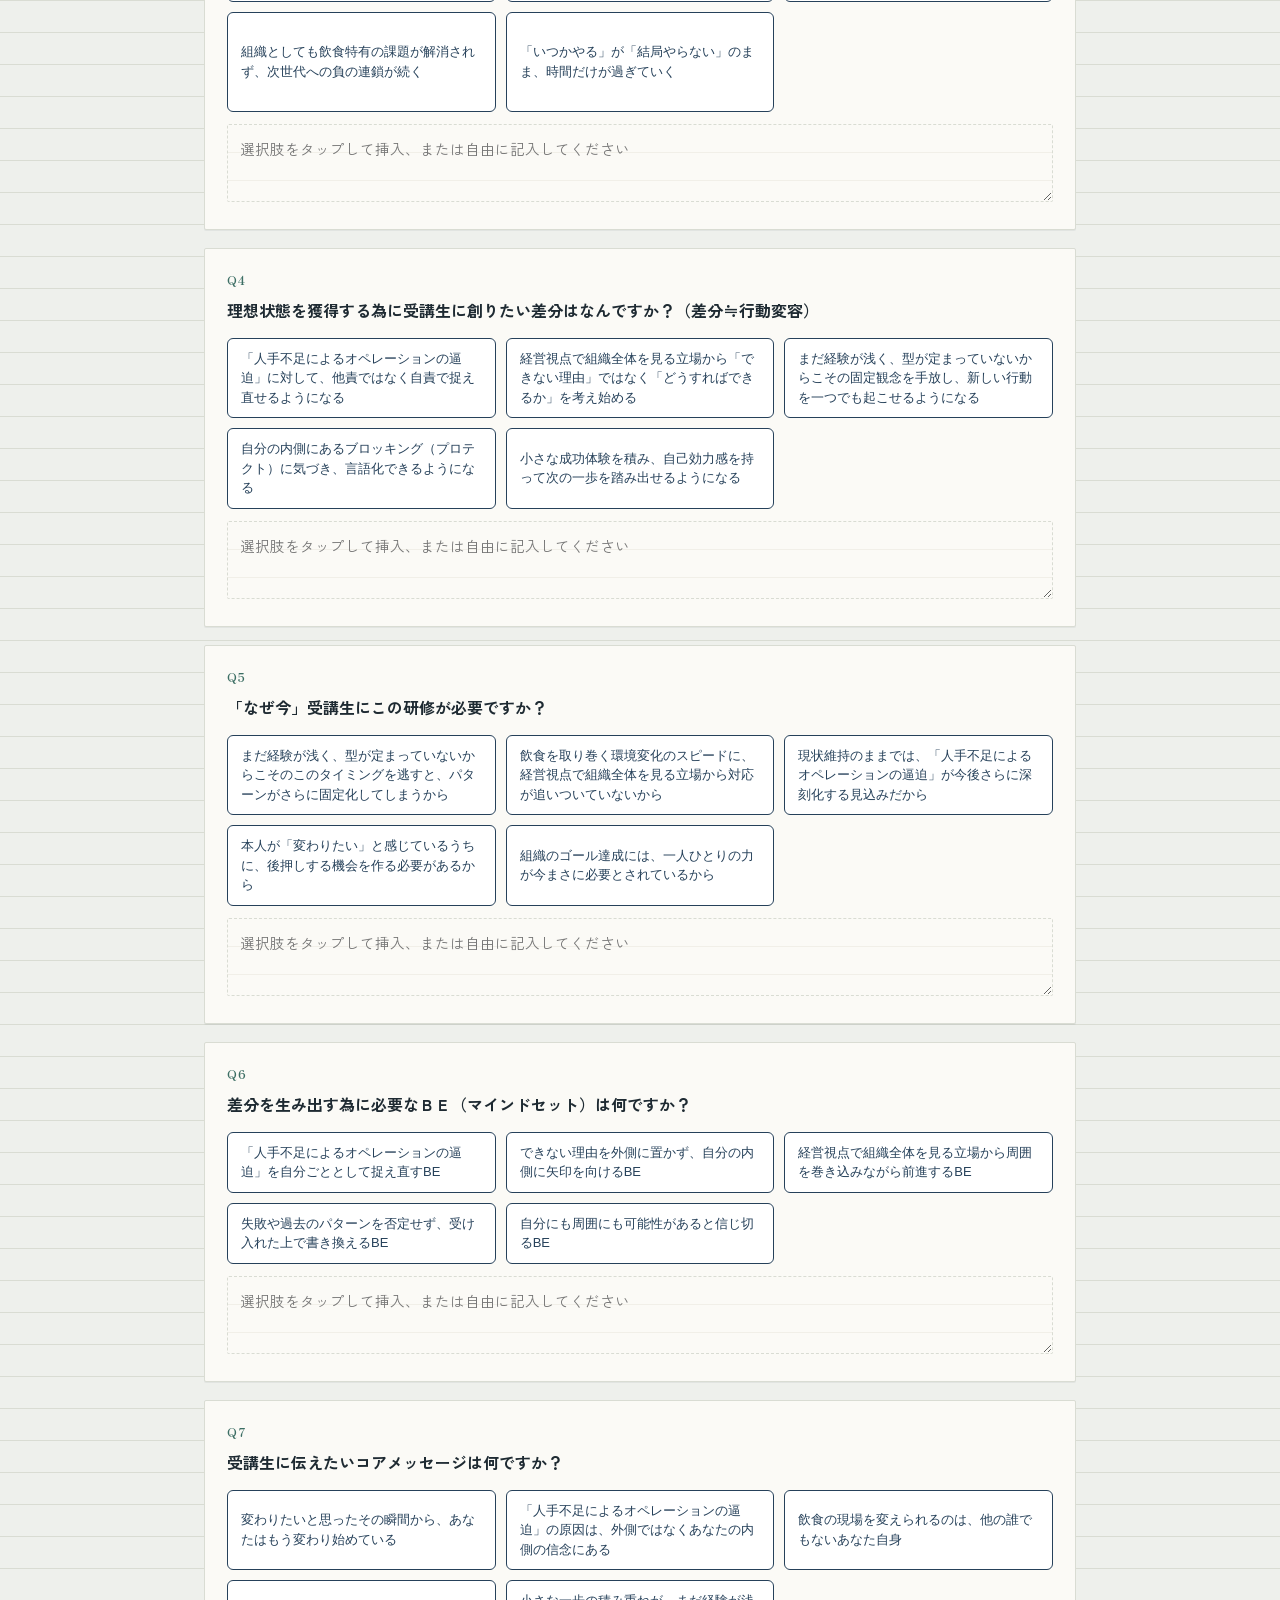
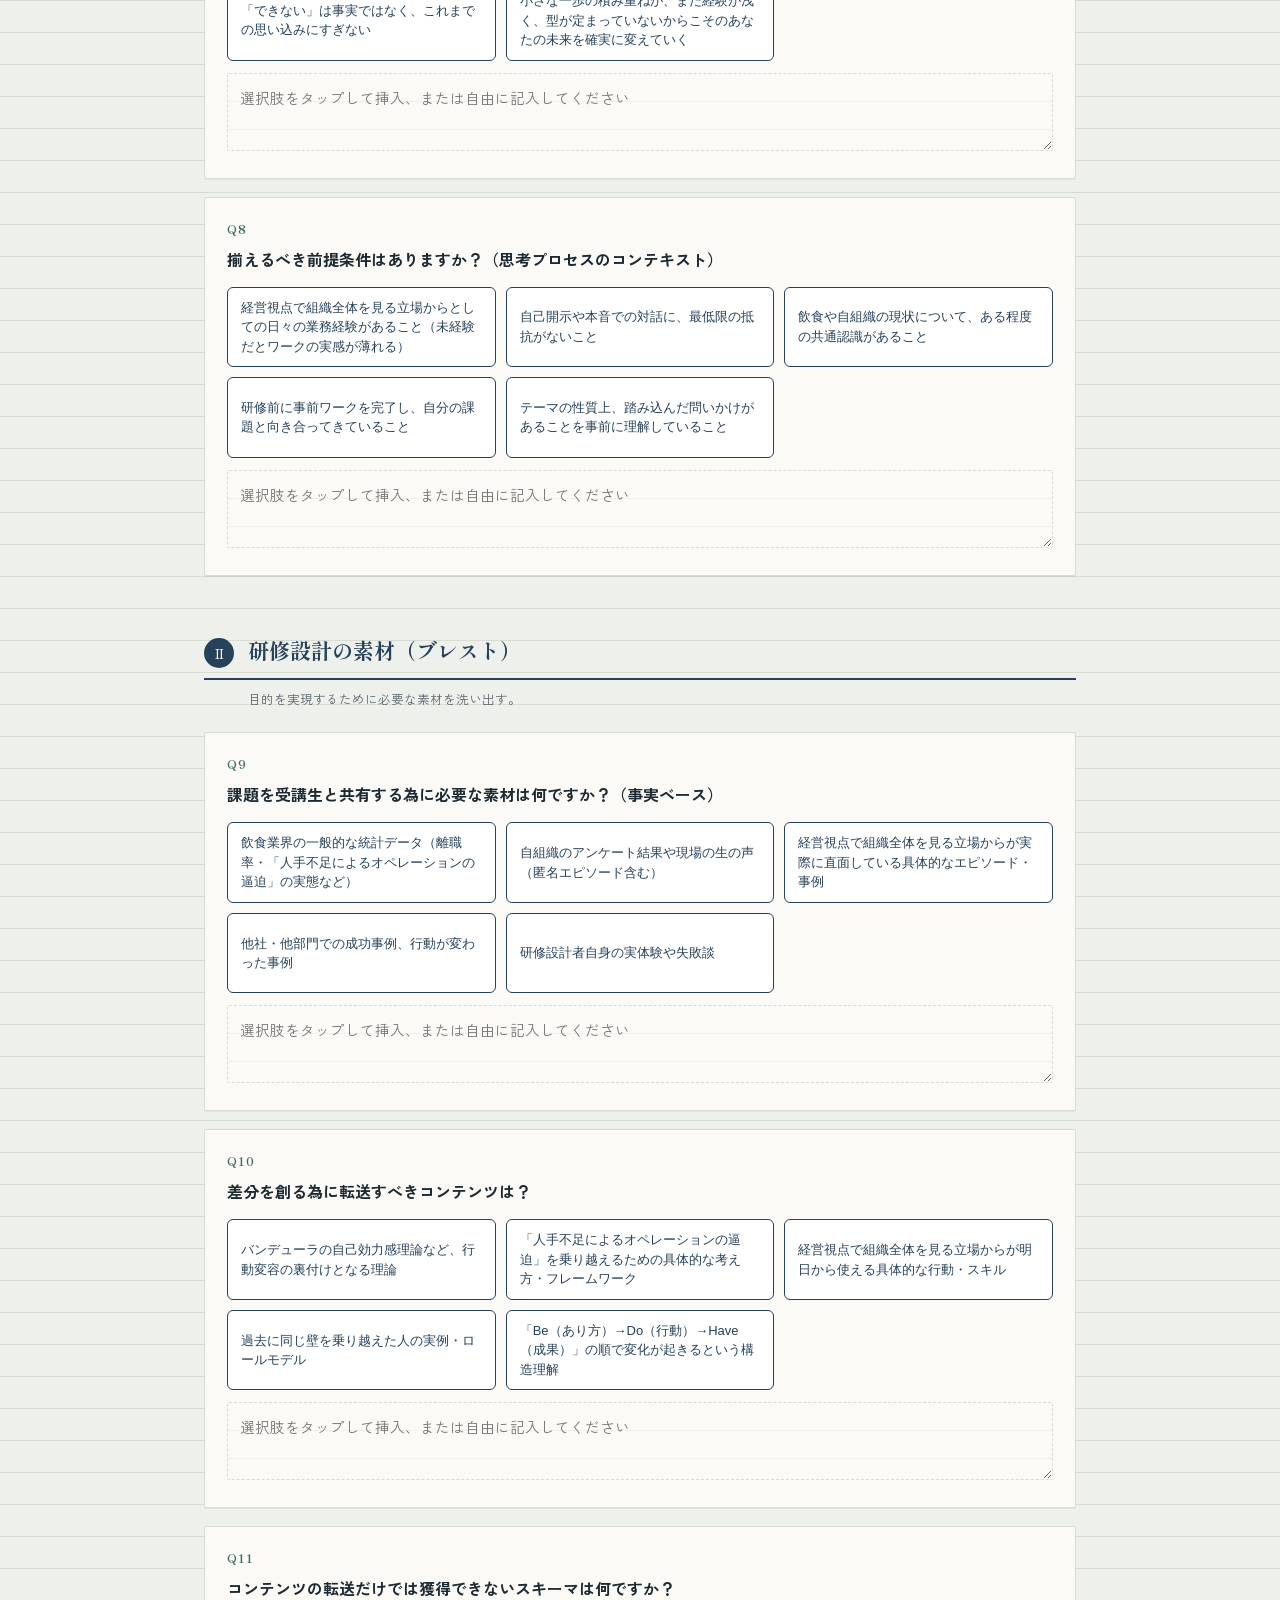
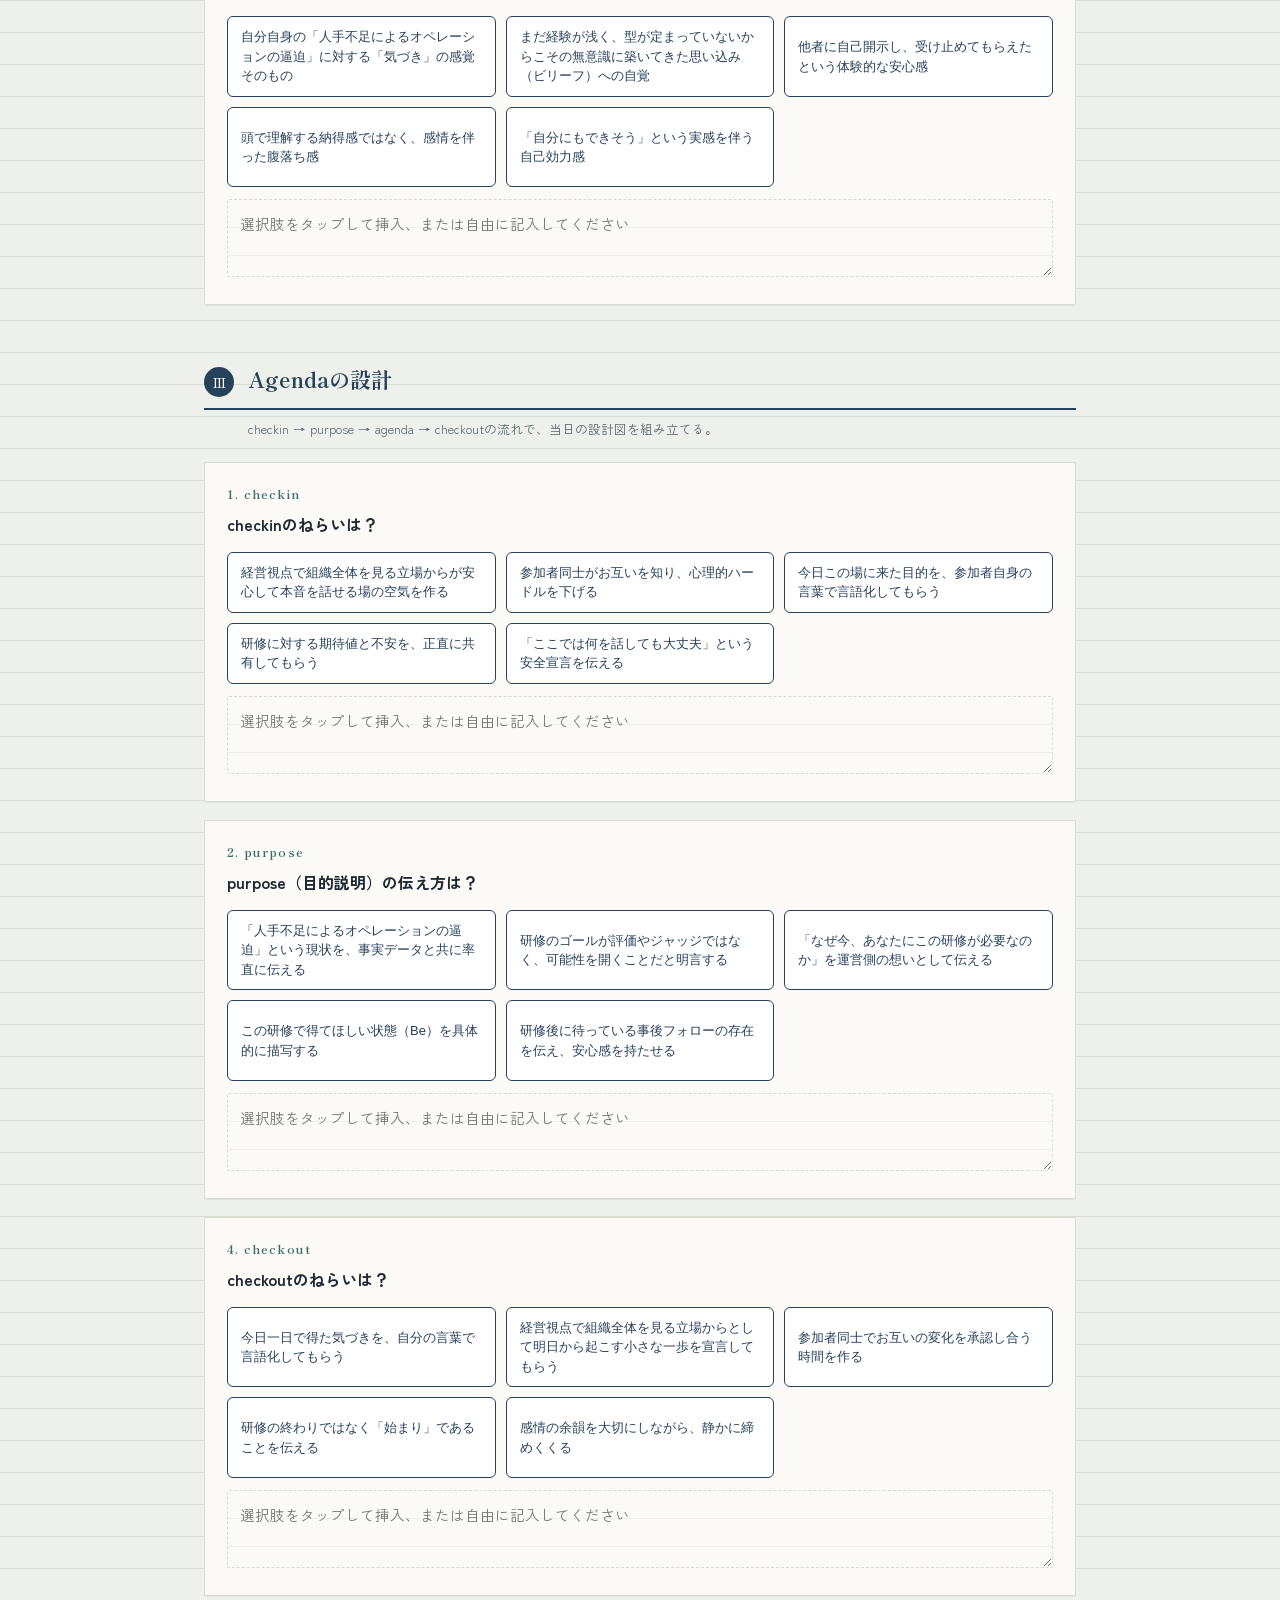
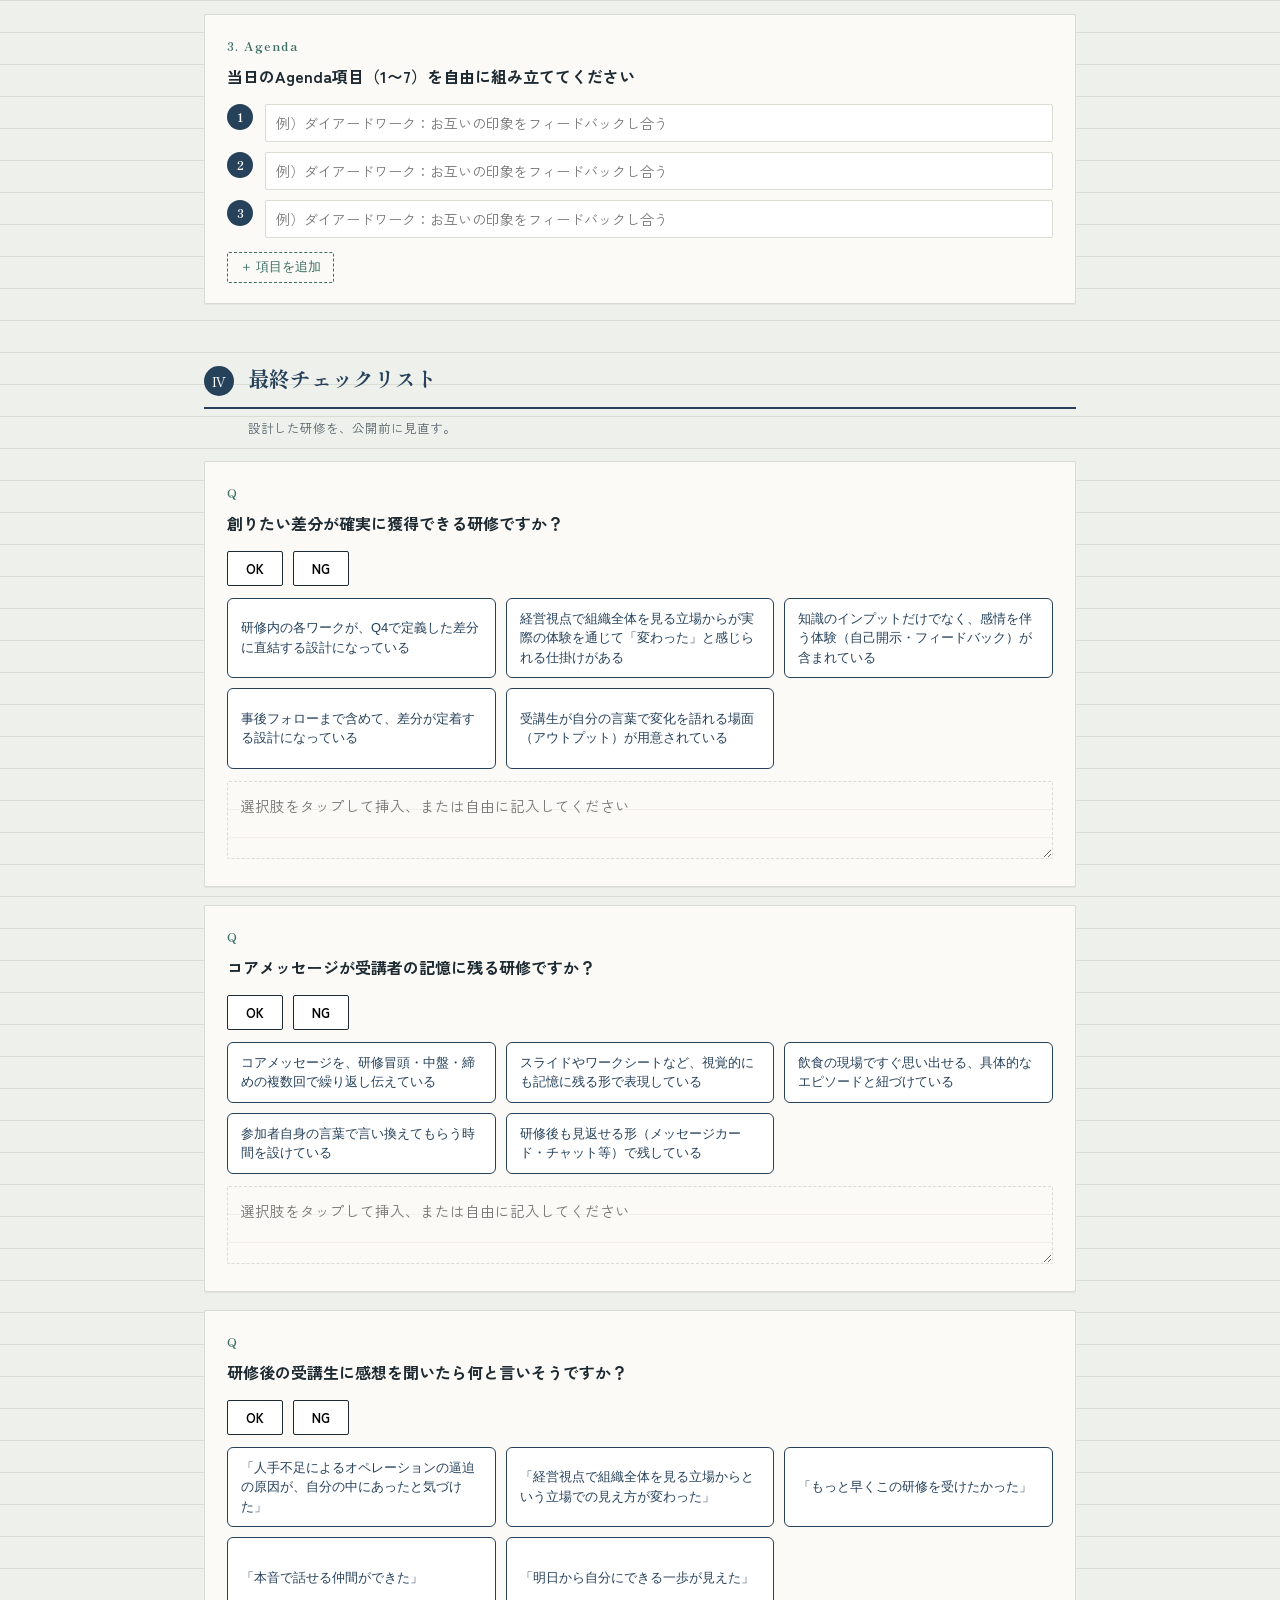
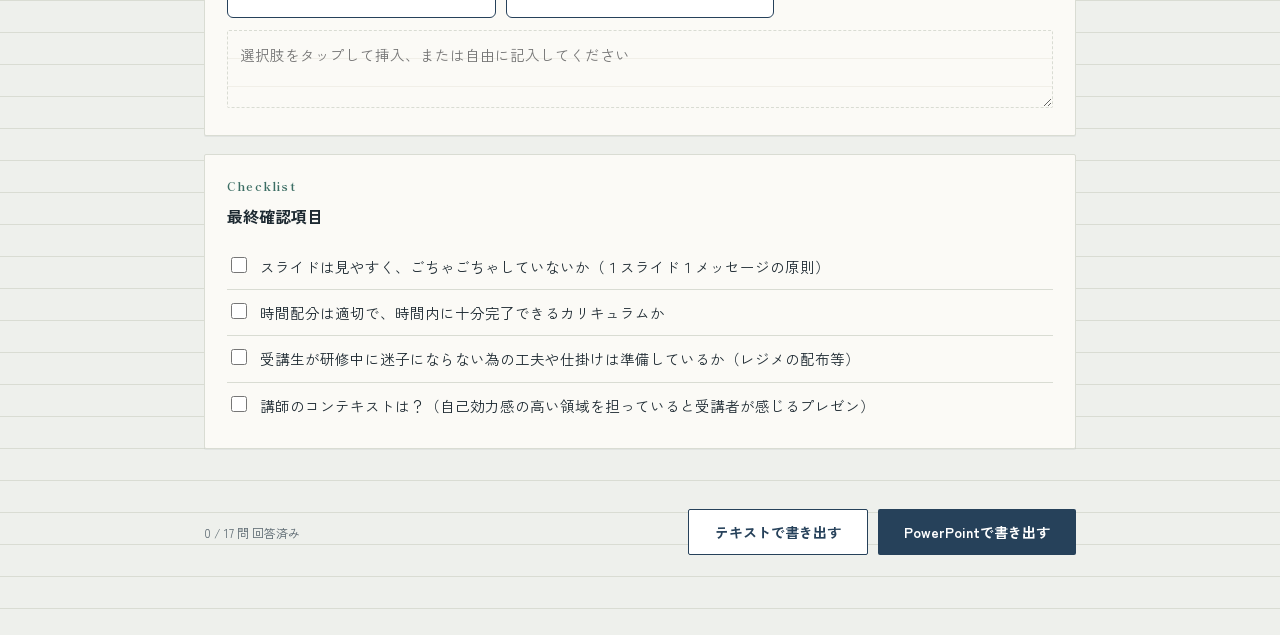
==== commit bb12d0b6: "研修設計シートWebアプリを開発指示書どおりに実装 - 業種/職位階層/勤続年数の3セレクタと、テンプレート差し込みによる   設問ごとのフォロー選択肢(5択)生成をdata.js/app.jsに実装" ====
--- a/index.html
+++ b/index.html
@@ -3,138 +3,56 @@
 <head>
 <meta charset="UTF-8">
 <meta name="viewport" content="width=device-width, initial-scale=1.0">
-<title>あなたの自己否定パターンを見つけよう | 6つのタイプ診断</title>
+<title>研修設計シート — Design Desk</title>
+<link rel="preconnect" href="https://fonts.googleapis.com">
+<link href="https://fonts.googleapis.com/css2?family=Shippori+Mincho:wght@500;700&family=Zen+Kaku+Gothic+New:wght@400;500;700;900&display=swap" rel="stylesheet">
 <link rel="stylesheet" href="style.css">
+<script src="vendor/pptxgen.bundle.js"></script>
 </head>
 <body>
-<div class="app" id="app">
 
-  <!-- INTRO -->
-  <section class="screen" id="screen-intro">
-    <div class="card">
-      <div class="deco-row" aria-hidden="true">
-        <svg class="deco-icon" width="16" height="16" viewBox="0 0 24 24" fill="var(--type-ideal)"><path d="M12 0l2.9 8.9H24l-7.5 5.5 2.9 8.9L12 17.8 4.6 23.3l2.9-8.9L0 8.9h9.1z"/></svg>
-        <svg class="deco-icon" width="15" height="15" viewBox="0 0 24 24" fill="var(--type-love-effort)"><path d="M12 21s-7.5-4.9-10.2-9.3C.2 8.9 1.3 5 5 4c2.3-.6 4.4.5 5.9 2.6C12.4 4.5 14.5 3.4 16.8 4c3.7 1 4.8 4.9 3.2 7.7C19.5 16.1 12 21 12 21z"/></svg>
-        <svg class="deco-icon" width="14" height="14" viewBox="0 0 24 24" fill="var(--type-resonance)"><circle cx="12" cy="12" r="12"/></svg>
-      </div>
-      <p class="eyebrow">自己理解ワーク・約2〜3分</p>
-      <h1>あなたの自己否定パターンを見つけよう</h1>
-      <p class="subtitle">6つのタイプ診断</p>
-      <p class="lead">
-        自分を責めてしまうとき、あなたの心ではどんなクセが働いているのでしょう？
-        YES / NOで答えるだけで、あなたが自分を否定してしまう“心のクセ”を見つけてみましょう。
-      </p>
-      <ul class="feature-list">
-        <li>18問・約2〜3分</li>
-        <li>YES / NOで簡単診断</li>
-        <li>正解・不正解はありません</li>
-      </ul>
-      <p class="guidance">深く考えすぎず、今の自分に近いと思う方を直感で選んでください。</p>
-      <button class="btn btn-primary" id="btn-start">診断をはじめる</button>
-      <p class="disclaimer">※ この診断は医療的・心理学的な診断を行うものではありません。自己理解のためのセルフチェックとしてご利用ください。</p>
-    </div>
-  </section>
+<header class="top">
+  <div class="eyebrow">Training Design Sheet · Interactive</div>
+  <h1 class="title">研修設計シート</h1>
+  <div class="sub">クライアント属性を選ぶと、各設問に応じたフォロー選択肢が5つ表示されます。選ぶ・書く、どちらでも進められます。</div>
+</header>
 
-  <!-- QUIZ（本質問・タイブレークとも共通） -->
-  <section class="screen" id="screen-quiz" hidden>
-    <div class="card">
-      <p class="eyebrow">自己否定パターン診断</p>
-      <div class="progress-wrap">
-        <div class="progress-bar"><div class="progress-fill" id="progress-fill"></div></div>
-        <p class="progress-label" id="progress-label">Q1 / 18</p>
-      </div>
-      <h2 class="question-text" id="question-text"></h2>
-      <div class="yesno" id="yesno" role="group" aria-label="回答">
-        <button type="button" class="yesno-btn" id="btn-yes" data-value="1">
-          <span class="yn-label">YES</span>
-          <span class="yn-sub">当てはまる</span>
-        </button>
-        <button type="button" class="yesno-btn" id="btn-no" data-value="0">
-          <span class="yn-label">NO</span>
-          <span class="yn-sub">当てはまらない</span>
-        </button>
-      </div>
-      <div class="nav-row">
-        <button class="btn btn-ghost" id="btn-back">前の質問に戻る</button>
+<div class="wrap">
+  <div class="desk">
+    <div class="field-row">
+      <div class="field company">
+        <label for="f-title">研修名</label>
+        <input type="text" id="f-title" placeholder="例）イグニッション">
       </div>
     </div>
-  </section>
-
-  <!-- LOADING -->
-  <section class="screen" id="screen-loading" hidden>
-    <div class="card loading-wrap">
-      <div class="loading-spinner" aria-hidden="true"></div>
-      <p class="loading-text" id="loading-text">あなたの回答を整理しています…</p>
-    </div>
-  </section>
-
-  <!-- RESULT -->
-  <section class="screen" id="screen-result" hidden>
-    <div class="card card-result">
-      <p class="result-lead">診断結果</p>
-      <h1>あなたの自己否定パターンは</h1>
-
-      <p class="result-note" id="result-note" hidden></p>
-
-      <div class="type-block" id="type-block-primary">
-        <span class="type-dot" id="primary-dot"></span>
-        <div>
-          <p class="type-rank">1位タイプ・メインの傾向</p>
-          <p class="type-name" id="primary-name"></p>
-          <p class="type-catch" id="primary-catch"></p>
-        </div>
+    <div class="field-row" style="margin-top:18px;">
+      <div class="field">
+        <label for="f-industry">クライアントの業種</label>
+        <select id="f-industry"></select>
+        <div class="other-note" id="other-note">「その他」を選んだ場合は、実際の業種に一番近いものを上のリストから選び直すことをおすすめします。近い業種を選ぶことで、より的確な選択肢が表示されます。</div>
       </div>
-
-      <div class="type-block" id="type-block-secondary">
-        <span class="type-dot" id="secondary-dot"></span>
-        <div>
-          <p class="type-rank">2位タイプ・次に強い傾向</p>
-          <p class="type-name" id="secondary-name"></p>
-          <p class="type-catch" id="secondary-catch"></p>
-        </div>
+      <div class="field">
+        <label for="f-position">対象の職位階層</label>
+        <select id="f-position"></select>
       </div>
-
-      <h2 class="combo-title">
-        <span class="combo-names" id="combo-names"></span>
-        <span id="combo-title-text"></span>
-      </h2>
-      <div class="combo-card">
-        <p class="combo-label">特徴</p>
-        <p id="combo-feature"></p>
-        <p class="combo-label">自己否定につながりやすいパターン</p>
-        <p id="combo-pattern"></p>
-      </div>
-
-      <h3 class="scores-heading">あなたの6タイプスコア</h3>
-      <p class="scores-caption">スコアが高い＝悪いという意味ではありません。誰の心にも、6つの傾向が少しずつあります。</p>
-      <div class="score-chart" id="score-chart"></div>
-
-      <h3 class="scores-heading">あなたの心のクセ</h3>
-      <div class="heart-habits" id="heart-habits"></div>
-
-      <div class="advice-box">
-        <p class="advice-label">少し楽になるためのヒント</p>
-        <p class="advice-text" id="advice-text"></p>
-      </div>
-
-      <div class="common-message">
-        <p id="common-message-body"></p>
-        <p id="common-message-footer"></p>
-      </div>
-
-      <p class="disclaimer" id="disclaimer-text"></p>
-
-      <div class="action-row">
-        <button class="btn btn-share" id="btn-share">
-          <svg width="15" height="15" viewBox="0 0 24 24" fill="currentColor" aria-hidden="true"><path d="M18.9 2H22l-7.6 8.7L23.3 22h-7l-5.5-7.2L4.5 22H1.4l8.1-9.3L1 2h7.2l5 6.6L18.9 2Zm-1.2 18h1.7L6.4 3.9H4.6L17.7 20Z"/></svg>
-          Xで結果をシェア
-        </button>
-        <button class="btn btn-ghost" id="btn-restart" style="width:100%">もう一度診断する</button>
+      <div class="field">
+        <label for="f-tenure">対象の勤続年数</label>
+        <select id="f-tenure"></select>
       </div>
     </div>
-  </section>
+  </div>
 
+  <div id="sections"></div>
 </div>
+
+<footer class="bottom">
+  <span id="progress">0 / 0 問 回答済み</span>
+  <div style="display:flex;gap:10px;">
+    <button type="button" class="export-btn secondary" id="export-btn">テキストで書き出す</button>
+    <button type="button" class="export-btn" id="pptx-btn">PowerPointで書き出す</button>
+  </div>
+</footer>
+
 <script src="data.js"></script>
 <script src="app.js"></script>
 </body>
--- a/style.css
+++ b/style.css
@@ -1,386 +1,190 @@
-:root {
-  color-scheme: light;
-  --page: #fdf7f2;
-  --surface-1: #fffefc;
-  --surface-2: #fff9f4;
-  --text-primary: #3a2f2e;
-  --text-secondary: #7d716c;
-  --text-muted: #a89c96;
-  --border: rgba(58, 47, 44, 0.09);
-  --gridline: #efe6df;
-  --accent: #d85a77;
-  --accent-soft: #f6dde3;
-  --accent-ink: #ffffff;
-  --chip-bg: #f7efe9;
-  --shadow: rgba(58, 47, 44, 0.06);
+:root{
+  --paper:#EEF0EC;
+  --paper-line:#D9DCD3;
+  --ink:#1E2A32;
+  --ink-soft:#5B6870;
+  --navy:#26415A;
+  --highlight:#F2B705;
+  --highlight-soft:#FCE9AE;
+  --pen:#B4482F;
+  --teal:#3C6E64;
+  --card:#FBFAF6;
+  --shadow:0 1px 0 rgba(30,42,50,0.06);
+}
+*{box-sizing:border-box;}
+html,body{margin:0;padding:0;}
+body{
+  background:
+    linear-gradient(var(--paper-line) 1px, transparent 1px) 0 0/100% 32px,
+    var(--paper);
+  color:var(--ink);
+  font-family:'Zen Kaku Gothic New', sans-serif;
+  line-height:1.75;
+  padding-bottom:80px;
+}
+.wrap{max-width:920px;margin:0 auto;padding:0 24px;}
 
-  --type-love-effort: #e2508a;
-  --type-love-sensor: #e27a12;
-  --type-expect: #438adb;
-  --type-ideal: #c19915;
-  --type-resonance: #9b6cd0;
-  --type-cautious: #27916a;
+/* header */
+header.top{
+  padding:52px 24px 28px;
+  max-width:920px;margin:0 auto;
+  border-bottom:2px solid var(--ink);
+}
+.eyebrow{
+  font-size:12px;letter-spacing:.28em;color:var(--teal);font-weight:700;
+  text-transform:uppercase;margin-bottom:10px;
+}
+h1.title{
+  font-family:'Shippori Mincho', serif;
+  font-size:clamp(28px,5vw,42px);
+  font-weight:700;margin:0 0 6px;color:var(--navy);
+  letter-spacing:.02em;
+}
+.sub{color:var(--ink-soft);font-size:14px;}
+
+/* attribute selector */
+.desk{
+  background:var(--card);
+  border:1px solid var(--paper-line);
+  border-radius:2px;
+  box-shadow:var(--shadow);
+  padding:26px 26px 22px;
+  margin:28px 0 40px;
+  position:relative;
+}
+.desk::before{
+  content:'CLIENT PROFILE';
+  position:absolute;top:-11px;left:22px;
+  background:var(--navy);color:#fff;
+  font-size:10px;letter-spacing:.18em;font-weight:700;
+  padding:3px 10px;border-radius:2px;
+}
+.field-row{display:flex;flex-wrap:wrap;gap:22px;margin-top:8px;}
+.field{flex:1;min-width:220px;}
+.field label{
+  display:block;font-size:12px;font-weight:700;color:var(--ink-soft);
+  margin-bottom:6px;letter-spacing:.04em;
+}
+select, input[type=text]{
+  width:100%;font-family:inherit;font-size:15px;color:var(--ink);
+  padding:10px 12px;border:1.5px solid var(--ink);border-radius:2px;
+  background:#fff url('data:image/svg+xml;utf8,<svg xmlns="http://www.w3.org/2000/svg" width="12" height="8"><path d="M1 1l5 5 5-5" stroke="%231E2A32" stroke-width="1.6" fill="none"/></svg>') no-repeat right 12px center;
+  appearance:none;-webkit-appearance:none;
+}
+input[type=text]{background:#fff;}
+.field.company{flex:2;min-width:280px;}
+.other-note{
+  display:none;
+  font-size:12.5px;color:var(--pen);margin-top:8px;
+  background:#FCEFEA;border-left:3px solid var(--pen);padding:8px 10px;
+}
+.other-note.show{display:block;}
+
+/* section header */
+.section{margin:56px 0 0;}
+.section-head{
+  display:flex;align-items:baseline;gap:14px;
+  border-bottom:2px solid var(--navy);padding-bottom:10px;margin-bottom:26px;
+}
+.section-num{
+  font-family:'Shippori Mincho',serif;font-size:15px;color:#fff;
+  background:var(--navy);width:30px;height:30px;border-radius:50%;
+  display:flex;align-items:center;justify-content:center;flex:none;
+}
+.section-head h2{
+  font-family:'Shippori Mincho',serif;font-size:21px;margin:0;color:var(--navy);
+}
+.section-desc{font-size:12.5px;color:var(--ink-soft);margin:-18px 0 22px 44px;}
+
+/* Q card */
+.qcard{
+  background:var(--card);border:1px solid var(--paper-line);
+  border-radius:2px;padding:20px 22px 20px;margin-bottom:18px;
+  box-shadow:var(--shadow);position:relative;
+}
+.qtag{
+  font-family:'Shippori Mincho',serif;font-weight:700;color:var(--teal);
+  font-size:12px;letter-spacing:.1em;margin-bottom:6px;display:block;
+}
+.qtext{font-size:16px;font-weight:700;color:var(--ink);margin:0 0 14px;}
+.chips{
+  display:grid;
+  grid-template-columns:repeat(auto-fit, minmax(230px, 1fr));
+  grid-auto-rows:1fr;
+  gap:10px;margin-bottom:12px;
+}
+.chip{
+  font-size:13px;line-height:1.5;padding:10px 13px;
+  border:1.4px solid var(--navy);border-radius:6px;
+  background:#fff;color:var(--navy);cursor:pointer;
+  transition:background .15s, color .15s, transform .1s;
+  display:flex;align-items:center;text-align:left;
+  height:100%;width:100%;
+}
+.chip:hover{background:var(--highlight-soft);}
+.chip.selected{background:var(--highlight);border-color:var(--highlight);color:var(--ink);font-weight:700;}
+.chip:active{transform:scale(.98);}
+textarea{
+  width:100%;min-height:64px;font-family:inherit;font-size:14.5px;color:var(--ink);
+  border:1.5px dashed var(--paper-line);border-radius:2px;padding:10px 12px;
+  resize:vertical;background:repeating-linear-gradient(#FBFAF6,#FBFAF6 27px,#E7E4DA 28px);
+  line-height:28px;
 }
 
-@media (prefers-color-scheme: dark) {
-  :root:not([data-theme="light"]) {
-    color-scheme: dark;
-    --page: #17141a;
-    --surface-1: #221d1f;
-    --surface-2: #2a2325;
-    --text-primary: #f7f1ee;
-    --text-secondary: #cabdb8;
-    --text-muted: #8f827d;
-    --border: rgba(255, 255, 255, 0.1);
-    --gridline: #332c2e;
-    --accent: #f0a7b8;
-    --accent-soft: #402a32;
-    --accent-ink: #2a1620;
-    --chip-bg: #2c2527;
-    --shadow: rgba(0, 0, 0, 0.25);
+/* OK/NG for section IV */
+.okng{display:flex;gap:10px;margin-bottom:12px;}
+.okng button{
+  font-family:inherit;font-weight:700;font-size:13px;padding:7px 18px;
+  border:1.5px solid var(--ink);border-radius:2px;background:#fff;cursor:pointer;
+}
+.okng button.ok.on{background:var(--teal);color:#fff;border-color:var(--teal);}
+.okng button.ng.on{background:var(--pen);color:#fff;border-color:var(--pen);}
 
-    --type-love-effort: #da4e86;
-    --type-love-sensor: #d1751a;
-    --type-expect: #4185d2;
-    --type-ideal: #a98c1c;
-    --type-resonance: #9060c7;
-    --type-cautious: #36a179;
-  }
+/* checklist */
+.checklist{list-style:none;padding:0;margin:0;}
+.checklist li{
+  display:flex;gap:10px;align-items:flex-start;font-size:14.5px;
+  padding:10px 0;border-bottom:1px solid var(--paper-line);
+}
+.checklist li:last-child{border-bottom:none;}
+.checklist input{margin-top:3px;flex:none;width:16px;height:16px;accent-color:var(--teal);}
+
+/* agenda builder */
+.agenda-item{
+  display:flex;gap:12px;align-items:flex-start;margin-bottom:10px;
+}
+.agenda-badge{
+  flex:none;width:26px;height:26px;border-radius:50%;background:var(--navy);color:#fff;
+  display:flex;align-items:center;justify-content:center;font-size:12px;font-weight:700;
+  font-family:'Shippori Mincho',serif;
+}
+.agenda-item input{
+  flex:1;font-family:inherit;font-size:14px;padding:8px 10px;border:1px solid var(--paper-line);
+  border-radius:2px;background:#fff;
+}
+.add-row{
+  font-size:12.5px;color:var(--teal);background:none;border:1px dashed var(--teal);
+  border-radius:2px;padding:6px 12px;cursor:pointer;margin-top:4px;
 }
 
-:root[data-theme="dark"] {
-  color-scheme: dark;
-  --page: #17141a;
-  --surface-1: #221d1f;
-  --surface-2: #2a2325;
-  --text-primary: #f7f1ee;
-  --text-secondary: #cabdb8;
-  --text-muted: #8f827d;
-  --border: rgba(255, 255, 255, 0.1);
-  --gridline: #332c2e;
-  --accent: #f0a7b8;
-  --accent-soft: #402a32;
-  --accent-ink: #2a1620;
-  --chip-bg: #2c2527;
-  --shadow: rgba(0, 0, 0, 0.25);
+footer.bottom{
+  max-width:920px;margin:60px auto 0;padding:0 24px;
+  display:flex;justify-content:space-between;align-items:center;
+  flex-wrap:wrap;gap:14px;
+  color:var(--ink-soft);font-size:12px;
+}
+.export-btn{
+  font-family:inherit;font-weight:700;font-size:14px;color:#fff;
+  background:var(--navy);border:none;padding:12px 26px;border-radius:2px;cursor:pointer;
+}
+.export-btn:hover{background:var(--ink);}
+.export-btn.secondary{background:#fff;color:var(--navy);border:1.5px solid var(--navy);}
+.export-btn.secondary:hover{background:var(--highlight-soft);}
+.export-btn:disabled{opacity:.55;cursor:wait;}
 
-  --type-love-effort: #da4e86;
-  --type-love-sensor: #d1751a;
-  --type-expect: #4185d2;
-  --type-ideal: #a98c1c;
-  --type-resonance: #9060c7;
-  --type-cautious: #36a179;
+@media (max-width:600px){
+  header.top{padding:36px 18px 22px;}
+  .desk{padding:20px 18px;}
+  .qcard{padding:16px;}
+  footer.bottom{justify-content:center;text-align:center;}
 }
-
-* { box-sizing: border-box; }
-
-html, body {
-  margin: 0;
-  padding: 0;
-  background: var(--page);
-  color: var(--text-primary);
-  font-family: system-ui, -apple-system, "Hiragino Sans", "Yu Gothic", "Segoe UI", sans-serif;
-  -webkit-font-smoothing: antialiased;
-}
-
-@media (prefers-reduced-motion: no-preference) {
-  * { scroll-behavior: smooth; }
-}
-
-.app {
-  position: relative;
-  min-height: 100vh;
-  display: flex;
-  align-items: flex-start;
-  justify-content: center;
-  padding: 32px 16px 64px;
-  overflow-x: clip;
-}
-
-/* 背景のやわらかいアクセント（装飾のみ、情報は持たない） */
-.app::before,
-.app::after {
-  content: "";
-  position: absolute;
-  width: 360px;
-  height: 360px;
-  border-radius: 50%;
-  filter: blur(70px);
-  opacity: 0.5;
-  z-index: 0;
-  pointer-events: none;
-}
-.app::before {
-  top: -120px;
-  left: -100px;
-  background: radial-gradient(circle, var(--type-love-effort), transparent 70%);
-}
-.app::after {
-  top: 80px;
-  right: -140px;
-  background: radial-gradient(circle, var(--type-expect), transparent 70%);
-}
-
-.screen {
-  position: relative;
-  z-index: 1;
-  width: 100%;
-  max-width: 640px;
-}
-
-.card {
-  background: var(--surface-1);
-  border: 1px solid var(--border);
-  border-radius: 24px;
-  padding: 32px 28px;
-  box-shadow: 0 8px 28px var(--shadow);
-}
-
-.deco-row {
-  display: flex;
-  align-items: center;
-  gap: 10px;
-  margin-bottom: 14px;
-}
-.deco-icon { flex-shrink: 0; opacity: 0.85; }
-
-.eyebrow {
-  font-size: 13px;
-  font-weight: 600;
-  letter-spacing: 0.04em;
-  color: var(--text-muted);
-  margin: 0 0 8px;
-}
-
-h1 { font-size: 25px; line-height: 1.4; margin: 0 0 6px; font-weight: 800; text-wrap: balance; }
-.subtitle { font-size: 14.5px; font-weight: 700; color: var(--accent); margin: 0 0 18px; }
-h2 { font-size: 19px; line-height: 1.55; margin: 0 0 22px; font-weight: 700; text-wrap: balance; }
-h3 { font-size: 15px; font-weight: 700; margin: 30px 0 14px; }
-
-.lead { font-size: 15px; line-height: 1.85; color: var(--text-secondary); margin: 0 0 20px; }
-.lead.small { font-size: 14px; margin-bottom: 20px; }
-
-.feature-list { margin: 0 0 24px; padding: 0; list-style: none; display: flex; flex-wrap: wrap; gap: 8px; }
-.feature-list li {
-  font-size: 13px;
-  font-weight: 600;
-  color: var(--text-secondary);
-  padding: 8px 14px;
-  background: var(--chip-bg);
-  border-radius: 999px;
-}
-
-.guidance {
-  font-size: 13.5px;
-  color: var(--text-muted);
-  line-height: 1.7;
-  margin: 0 0 20px;
-}
-
-.btn {
-  display: inline-block;
-  width: 100%;
-  border: none;
-  border-radius: 999px;
-  padding: 16px 20px;
-  font-size: 15.5px;
-  font-weight: 700;
-  cursor: pointer;
-  text-align: center;
-  font-family: inherit;
-  transition: opacity 0.15s ease, transform 0.05s ease;
-}
-.btn:active { transform: scale(0.98); }
-.btn:focus-visible { outline: 3px solid var(--accent); outline-offset: 3px; }
-.btn-primary { background: var(--accent); color: var(--accent-ink); }
-.btn-primary:hover { opacity: 0.9; }
-.btn-primary:disabled { opacity: 0.35; cursor: not-allowed; }
-.btn-ghost {
-  background: transparent;
-  color: var(--text-secondary);
-  border: 1px solid var(--border);
-  width: auto;
-  padding: 11px 20px;
-  border-radius: 999px;
-}
-.btn-ghost:hover { background: var(--chip-bg); }
-.btn-ghost:disabled { opacity: 0.3; cursor: not-allowed; }
-
-.disclaimer {
-  font-size: 12px;
-  color: var(--text-muted);
-  margin: 18px 0 0;
-  line-height: 1.7;
-}
-
-.progress-wrap { margin-bottom: 26px; }
-.progress-bar { height: 8px; border-radius: 999px; background: var(--gridline); overflow: hidden; margin-bottom: 8px; }
-.progress-fill { height: 100%; width: 0%; background: var(--accent); border-radius: 999px; transition: width 0.3s ease; }
-.progress-label { font-size: 12px; color: var(--text-muted); margin: 0; font-variant-numeric: tabular-nums; }
-
-.question-text { font-size: 18.5px; text-wrap: balance; }
-
-/* YES / NO 回答ボタン */
-.yesno { display: grid; grid-template-columns: 1fr 1fr; gap: 12px; margin-bottom: 22px; }
-.yesno-btn {
-  display: flex;
-  flex-direction: column;
-  align-items: center;
-  justify-content: center;
-  gap: 4px;
-  padding: 26px 12px;
-  min-height: 92px;
-  border-radius: 20px;
-  border: 2px solid var(--border);
-  background: var(--surface-2);
-  color: var(--text-primary);
-  cursor: pointer;
-  font-family: inherit;
-  transition: border-color 0.12s ease, background 0.12s ease, transform 0.05s ease;
-}
-.yesno-btn:active { transform: scale(0.97); }
-.yesno-btn:hover { background: var(--chip-bg); }
-.yesno-btn:focus-visible { outline: 3px solid var(--accent); outline-offset: 3px; }
-.yesno-btn .yn-label { font-size: 18px; font-weight: 800; letter-spacing: 0.02em; }
-.yesno-btn .yn-sub { font-size: 12px; color: var(--text-muted); }
-.yesno-btn.selected { border-color: var(--accent); background: var(--accent-soft); }
-
-.nav-row { display: flex; justify-content: flex-start; }
-
-/* ローディング */
-.loading-wrap { text-align: center; padding: 24px 0; }
-.loading-spinner {
-  width: 44px;
-  height: 44px;
-  margin: 0 auto 22px;
-  border-radius: 50%;
-  border: 4px solid var(--gridline);
-  border-top-color: var(--accent);
-  animation: spin 0.9s linear infinite;
-}
-@media (prefers-reduced-motion: reduce) {
-  .loading-spinner { animation: none; border-top-color: var(--gridline); }
-}
-@keyframes spin { to { transform: rotate(360deg); } }
-.loading-text { font-size: 14.5px; color: var(--text-secondary); }
-
-/* RESULT */
-.card-result { text-align: left; }
-.result-lead { font-size: 14px; color: var(--text-muted); margin: 0 0 4px; }
-.result-note {
-  font-size: 13.5px;
-  line-height: 1.8;
-  color: var(--text-secondary);
-  background: var(--chip-bg);
-  border-radius: 14px;
-  padding: 14px 16px;
-  margin: 0 0 22px;
-}
-
-.type-block {
-  display: flex;
-  gap: 14px;
-  align-items: flex-start;
-  padding: 18px;
-  border-radius: 18px;
-  background: var(--surface-2);
-  margin-bottom: 12px;
-  border: 1px solid var(--border);
-}
-.type-block .type-dot {
-  width: 14px;
-  height: 14px;
-  min-width: 14px;
-  border-radius: 50%;
-  margin-top: 5px;
-  background: var(--tc, var(--accent));
-}
-.type-block .type-rank {
-  font-size: 11px;
-  font-weight: 700;
-  color: var(--text-muted);
-  letter-spacing: 0.04em;
-  margin: 0 0 3px;
-}
-.type-block .type-name { font-size: 16.5px; font-weight: 800; margin: 0 0 4px; }
-.type-block .type-catch { font-size: 13.5px; color: var(--text-secondary); margin: 0; line-height: 1.7; }
-
-.combo-title {
-  font-size: 21px;
-  font-weight: 800;
-  margin: 26px 0 12px;
-  text-wrap: balance;
-}
-.combo-title .combo-names { display: block; font-size: 14px; font-weight: 600; color: var(--text-secondary); margin-bottom: 6px; }
-
-.combo-card p {
-  font-size: 15px;
-  line-height: 1.85;
-  color: var(--text-primary);
-  margin: 0 0 14px;
-}
-.combo-card .combo-label {
-  display: inline-block;
-  font-size: 11.5px;
-  font-weight: 700;
-  color: var(--accent);
-  letter-spacing: 0.03em;
-  margin: 0 0 4px;
-}
-
-.heart-habits { display: grid; gap: 10px; margin-bottom: 8px; }
-.heart-habit-row {
-  display: flex;
-  align-items: center;
-  gap: 10px;
-  padding: 12px 16px;
-  border-radius: 14px;
-  background: var(--surface-2);
-  border: 1px solid var(--border);
-  font-size: 14px;
-}
-.heart-habit-row .hh-dot { width: 8px; height: 8px; border-radius: 50%; background: var(--tc, var(--accent)); flex-shrink: 0; }
-.heart-habit-row .hh-quote { font-weight: 700; color: var(--text-primary); }
-
-.advice-box { background: var(--chip-bg); border-radius: 16px; padding: 18px 20px; margin: 18px 0 8px; }
-.advice-label { font-size: 12px; font-weight: 700; color: var(--text-muted); margin: 0 0 6px; letter-spacing: 0.03em; }
-.advice-text { font-size: 14.5px; line-height: 1.75; margin: 0; color: var(--text-primary); }
-
-.scores-heading { margin-top: 30px; }
-.scores-caption { font-size: 12.5px; color: var(--text-muted); margin: -10px 0 16px; line-height: 1.7; }
-
-.score-chart { display: grid; gap: 14px; margin-bottom: 8px; }
-.score-row { display: grid; grid-template-columns: 128px 1fr; align-items: center; gap: 12px; }
-.score-row .score-name { font-size: 12.5px; color: var(--text-secondary); font-weight: 600; }
-.score-dots { display: flex; gap: 6px; }
-.score-dot { width: 15px; height: 15px; border-radius: 50%; background: var(--gridline); }
-.score-dot.filled { background: var(--tc, var(--accent)); }
-
-.common-message {
-  margin-top: 30px;
-  padding: 20px;
-  border-radius: 18px;
-  background: var(--surface-2);
-  border: 1px solid var(--border);
-}
-.common-message p { font-size: 14px; line-height: 1.85; color: var(--text-secondary); margin: 0 0 10px; }
-.common-message p:last-child { margin-bottom: 0; font-weight: 700; color: var(--text-primary); }
-
-.action-row { display: grid; gap: 10px; margin-top: 24px; }
-.btn-share {
-  display: flex;
-  align-items: center;
-  justify-content: center;
-  gap: 8px;
-  background: var(--text-primary);
-  color: var(--page);
-}
-.btn-share:hover { opacity: 0.88; }
-
-@media (max-width: 420px) {
-  .card { padding: 26px 20px; }
-  h1 { font-size: 22px; }
-  .yesno-btn { min-height: 84px; padding: 20px 10px; }
-  .score-row { grid-template-columns: 100px 1fr; }
-  .type-block { padding: 16px; }
-}
